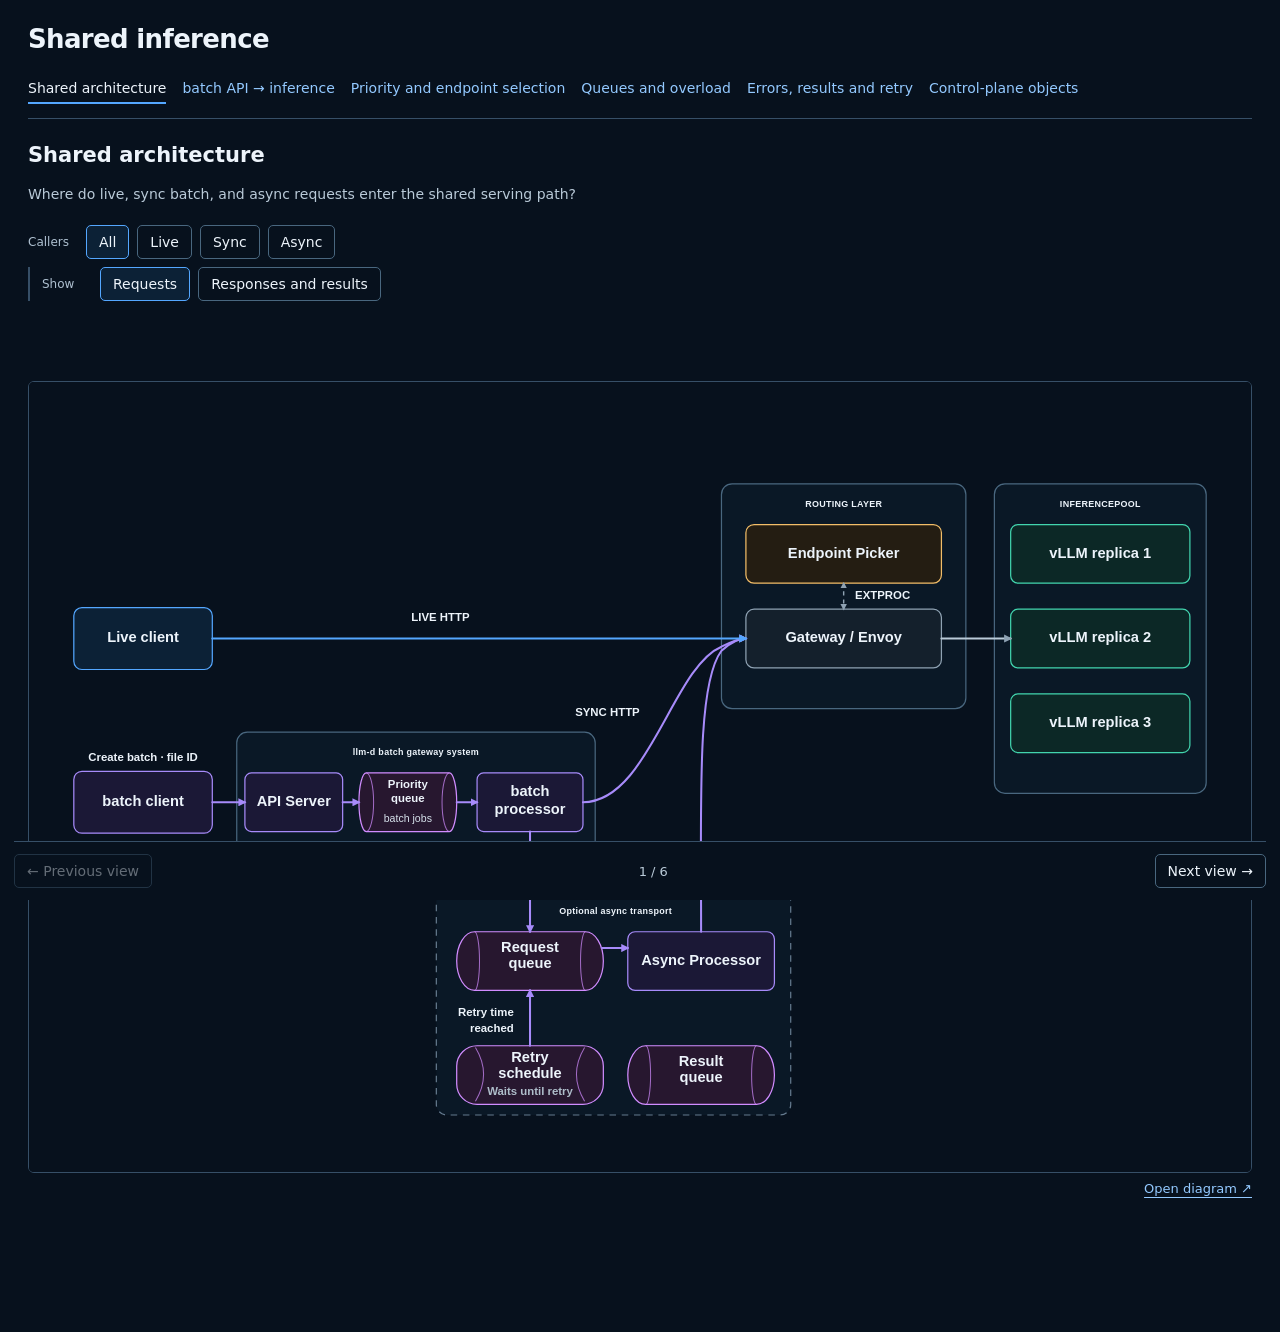
==== shared-inference/index.html @ 183b6c34 "Add Shared Inference interactive learner" ====
<!doctype html><html lang="en"><head><meta charset="utf-8"><meta name="viewport" content="width=device-width,initial-scale=1"><title>Shared inference</title><style>
:root{color-scheme:dark;font-family:system-ui,sans-serif;color:#edf4fb;background:#07111d}
*{box-sizing:border-box}body{margin:0}main{max-width:1400px;margin:auto;padding:24px 28px 40px}
h1{font-size:26px;letter-spacing:-.025em;margin:0 0 20px}h2{font-size:21px;margin:24px 0 6px}
.view>h2{height:28px}.view>.cols{height:44px;overflow:auto}
p{font-size:14px;line-height:1.6;color:#b9cad8;margin:6px 0;max-width:88ch}
a{color:#93c9ff;text-underline-offset:4px}button{font:inherit;color:inherit;background:transparent;border:1px solid #49677f;border-radius:5px;padding:8px 12px;cursor:pointer;font-size:14px}
button[aria-pressed=true]{background:#0c2136;border-color:#54a7ff}button:disabled{opacity:.4;cursor:default}
a:focus-visible,button:focus-visible,summary:focus-visible{outline:2px solid #93c9ff;outline-offset:4px}
#view-nav{display:flex;gap:6px 16px;flex-wrap:wrap;border-bottom:1px solid #364f67;padding-bottom:16px}
#view-nav a{font-size:14px;padding:6px 0;text-decoration:none}#view-nav a[aria-current=page]{color:#edf4fb;box-shadow:0 2px #54a7ff}
.flow-modes,.flow-modes [role=group]{display:flex;gap:8px;flex-wrap:wrap}.flow-modes{margin:12px 0}.flow-modes>p{flex-basis:100%}
.view-controls{height:144px;overflow:auto;display:flex;flex-direction:column;gap:8px;padding:4px 0 8px}
.view-controls>.flow-modes{margin:0;flex-shrink:0}.view-controls>.flow-modes[aria-label="Architecture flow"],.view-controls>.flow-modes[aria-label="Batch flow direction"]{flex-direction:column;align-items:stretch}
.view-controls [aria-label="Caller paths"]::before{content:'Callers';color:#aec0d0;font-size:12px;align-self:center;min-width:50px}
.view-controls [aria-label="Flow direction"]::before{content:'Show';color:#aec0d0;font-size:12px;align-self:center;min-width:50px}
.view-controls [aria-label="Batch operation"]::before{content:'Stage';color:#aec0d0;font-size:12px;align-self:center;min-width:50px}
.view-controls [aria-label="Flow direction"]{padding-left:12px;border-left:2px solid #364f67}
.view-controls .flow-modes>p:not([aria-live]){margin:0;font-size:12px;line-height:1.5}
[hidden]{display:none!important}.flow-modes p[aria-live]{position:absolute;width:1px;height:1px;overflow:hidden;clip-path:inset(50%)}
.candidate{margin:16px 0}.candidate>a{display:block;overflow:auto;border:1px solid #364f67;border-radius:6px}.candidate img{display:block;width:100%;min-width:900px;height:auto;aspect-ratio:1500/970;object-fit:contain;background:#07111d}
.candidate-tools{font-size:13px;text-align:right;margin:8px 0}.explanation{border-top:1px solid #364f67;padding-top:12px;margin-top:12px}.explanation summary{cursor:pointer;font-size:14px;color:#b9cad8}.explanation p{margin-top:12px}
.view-pager{display:flex;justify-content:space-between;align-items:center;position:fixed;bottom:0;left:50%;transform:translateX(-50%);width:min(1344px,calc(100% - 28px));background:#07111d;z-index:10;padding:12px 0;border-top:1px solid #364f67}.view-pager span{font-size:13px;color:#b9cad8}body{padding-bottom:80px}
@media(max-width:700px){main{padding:18px 14px}h1{font-size:23px}#view-nav{gap:4px 12px}.flow-modes button{padding:8px;font-size:13px}.view>h2{height:54px}.view>.cols{height:64px}.view-controls{height:180px}}
</style></head><body><main><h1>Shared inference</h1><nav id="view-nav" aria-label="Inference topics"></nav><div id="views"></div><script>
const views=[{"id":"architecture","title":"Shared architecture","question":"Where do live, sync batch, and async requests enter the shared serving path?"},{"id":"batch","title":"batch API → inference","question":"Where does the batch API call terminate, and how does a job become model requests?"},{"id":"priority","title":"Priority and endpoint selection","question":"Who assigns priority, and how does Endpoint Picker use it?"},{"id":"queues","title":"Queues and overload","question":"What waits where, and what protection happens before dispatch?"},{"id":"retry","title":"Errors, results and retry","question":"Who sends the error, retains the request, and makes the next attempt?"},{"id":"objects","title":"Control-plane objects","question":"Which objects configure the runtime components?"}];
for(const v of views){
 const id=v.id,card=document.createElement('section');card.id=id;card.className='view';
 document.getElementById('view-nav').insertAdjacentHTML('beforeend','<a href="#'+id+'">'+v.title+'</a>');
 card.innerHTML='<h2>'+v.title+'</h2><div class="cols"><p>'+v.question+'</p></div>';
 const figure=document.createElement('figure');figure.className='candidate';
 figure.innerHTML='<a href="#" target="_blank" rel="noopener"><img alt="'+v.title+'"></a><div class="candidate-tools"><a href="#" target="_blank" rel="noopener">Open diagram ↗</a></div>';
 card.append(figure);document.getElementById('views').append(card);
  if(id==='architecture'){
  const modes=document.createElement('div');modes.className='flow-modes';modes.setAttribute('aria-label','Architecture flow');
  modes.innerHTML='<div role="group" aria-label="Caller paths"><button type="button" data-caller="all">All</button><button type="button" data-caller="live">Live</button><button type="button" data-caller="sync">Sync</button><button type="button" data-caller="async">Async</button></div><div role="group" aria-label="Flow direction"><button type="button" data-flow="requests">Requests</button><button type="button" data-flow="results">Responses and results</button></div><p class="muted" aria-live="polite"></p>';
 figure.before(modes);
  const legend=document.createElement('p');legend.className='muted';legend.style.fontSize='14px';legend.textContent='Blue: live HTTP. Purple: batch and async transport. Gray: Gateway ↔ vLLM. Arrowheads show direction; dashed arrows connect Gateway and Endpoint Picker.';modes.append(legend);
  const descriptions={requests:'Envoy receives HTTP from all three callers and consults Endpoint Picker.',results:'Envoy returns HTTP to each caller. Async Processor publishes terminal results for collection.'};
  const questions={requests:'Where do live, sync batch, and async requests enter the shared serving path?',results:'How do inference responses return to live, sync batch, and async callers?'};
  let selectedFlow='requests',selectedCaller='all';
  const callers={live:'live client',sync:'sync batch processor',async:'Async Processor'};
  const focusedDescriptions={live:{requests:'Live client sends HTTP to Envoy, which consults Endpoint Picker.',results:'The selected vLLM replica responds through Envoy to the live client.'},sync:{requests:'The batch processor sends HTTP to Envoy, which consults Endpoint Picker.',results:'The selected vLLM replica responds through Envoy to the batch processor.'},async:{requests:'The batch processor queues requests. Async Processor sends HTTP to Envoy.',results:'Envoy returns HTTP to Async Processor, which publishes results for batch collection.'}};
  function showArchitecture(){const mode=selectedFlow,caller=selectedCaller;const url=`review-candidates/architecture-${mode}${caller==='all'?'':'-'+caller}.svg`;const description=caller==='all'?descriptions[mode]:focusedDescriptions[caller][mode];card.querySelector('.cols p').textContent=caller==='all'?questions[mode]:mode==='requests'?`How do requests from the ${callers[caller]} enter the shared serving path?`:`How do inference responses return to the ${callers[caller]}?`;figure.querySelector('img').src=url;figure.querySelector('img').alt='Shared architecture: '+description;figure.querySelector('a').href=url;figure.querySelector('.candidate-tools a:last-child').href=url;modes.querySelector('p').textContent=description;modes.querySelectorAll('[data-flow]').forEach(b=>b.setAttribute('aria-pressed',String(b.dataset.flow===mode)));modes.querySelectorAll('[data-caller]').forEach(b=>b.setAttribute('aria-pressed',String(b.dataset.caller===caller)));}
  modes.querySelectorAll('[data-flow]').forEach(b=>b.onclick=()=>{selectedFlow=b.dataset.flow;showArchitecture();});modes.querySelectorAll('[data-caller]').forEach(b=>b.onclick=()=>{selectedCaller=b.dataset.caller;showArchitecture();});showArchitecture();
 }
 if(id==='batch'){
  const modes=document.createElement('div');modes.className='flow-modes';modes.setAttribute('role','group');modes.setAttribute('aria-label','Batch flow direction');
  modes.innerHTML='<div role="group" aria-label="Batch operation"><button type="button" data-batch-operation="submission">Submit batch</button><button type="button" data-batch-operation="execution">Run and retrieve output</button></div><div role="group" aria-label="Flow direction"><button type="button" data-batch-flow="requests">Requests</button><button type="button" data-batch-flow="results">Responses and results</button></div>';
  figure.before(modes);
  const questions={submission:{requests:'Where does the client submit a batch job?',results:'What do file upload and batch creation return?'},execution:{requests:'How are inference requests dispatched and output files requested?',results:'How do inference results become output files the client can download?'}};
  let operation='submission',direction='requests';
  function showBatch(){const file=operation==='submission'?'batch-submission':(direction==='requests'?'batch':'batch-results');const url=`review-candidates/${file}.svg`,question=operation==='submission'?'How does the client upload a file and create a batch from it?':questions[operation][direction];card.querySelector('.cols p').textContent=question;figure.querySelector('img').src=url;figure.querySelector('img').alt=question;figure.querySelector('a').href=url;figure.querySelector('.candidate-tools a:last-child').href=url;modes.querySelector('[aria-label="Flow direction"]').hidden=operation==='submission';modes.querySelectorAll('[data-batch-flow]').forEach(b=>b.setAttribute('aria-pressed',String(b.dataset.batchFlow===direction)));modes.querySelectorAll('[data-batch-operation]').forEach(b=>b.setAttribute('aria-pressed',String(b.dataset.batchOperation===operation)));}
  modes.querySelectorAll('[data-batch-flow]').forEach(b=>b.onclick=()=>{direction=b.dataset.batchFlow;showBatch();});modes.querySelectorAll('[data-batch-operation]').forEach(b=>b.onclick=()=>{operation=b.dataset.batchOperation;showBatch();});showBatch();
 }
 if(id==='queues'){
  const answer=document.createElement('p');answer.className='queue-answer muted';answer.style.fontSize='14px';figure.before(answer);
  const modes=document.createElement('div');modes.className='flow-modes';modes.setAttribute('role','group');modes.setAttribute('aria-label','Queue question');
  modes.innerHTML='<button type="button" data-queues="locations">Queue flow</button><button type="button" data-queues="protection">Admission</button><button type="button" data-queues="eviction">In-flight eviction</button>';
  figure.before(modes);
  const questions={locations:'How does work move through the queues?',protection:'How does admission control requests before dispatch?',eviction:'What can happen when an in-flight request is evicted?'};
  const directions=document.createElement('div');directions.className='flow-modes';directions.setAttribute('role','group');directions.setAttribute('aria-label','Queue flow direction');directions.innerHTML='<button type="button" data-direction="requests">Requests</button><button type="button" data-direction="results">Responses and results</button><button type="button" data-direction="all">All</button>';modes.after(directions);
  let queueDirection='requests';
  function showQueues(mode){const url=`review-candidates/queues-${mode==='locations'?queueDirection:mode}.svg`;const question=mode==='locations'?{requests:'Where do jobs and inference requests wait before execution?',results:'How do responses reach callers and final results reach the batch processor?',all:'Where are the queues, and how does work move between them?'}[queueDirection]:questions[mode];card.querySelector('.cols p').textContent=question;answer.textContent={locations:'Batch gateway: job queue. Optional async transport: request queue, retry schedule and result queue. Endpoint Picker: in-memory admission queue. Each vLLM replica: its own waiting queue before execution.',protection:'Admission holds requests in the Endpoint Picker before dispatch. Once admitted, a request is forwarded to a replica; rejection returns an HTTP error instead.',eviction:'With eviction enabled, Endpoint Picker selects a tracked in-flight request and sends an ext_proc ImmediateResponse to Envoy. Envoy stops the backend HTTP stream for that request. The caller gets 429 if headers have not been sent; otherwise the stream may reset.'}[mode];figure.querySelector('img').src=url;figure.querySelector('img').alt=question;figure.querySelector('a').href=url;figure.querySelector('.candidate-tools a:last-child').href=url;card.dataset.queueMode=mode;directions.hidden=mode!=='locations';modes.querySelectorAll('button').forEach(b=>b.setAttribute('aria-pressed',String(b.dataset.queues===mode)));directions.querySelectorAll('button').forEach(b=>b.setAttribute('aria-pressed',String(b.dataset.direction===queueDirection)));}
  const evictionCallers=document.createElement('div');evictionCallers.className='flow-modes';evictionCallers.setAttribute('role','group');evictionCallers.setAttribute('aria-label','Evicted caller');evictionCallers.innerHTML='<button type="button" data-evicted-caller="live">Live caller</button><button type="button" data-evicted-caller="async">Async caller · 429 and retry</button>';directions.after(evictionCallers);
  let evictedCaller='live';const baseShowQueues=showQueues;
  showQueues=function(mode){baseShowQueues(mode);evictionCallers.hidden=mode!=='eviction';if(mode==='eviction'){
    if(evictedCaller==='async'){const url='review-candidates/queues-eviction-async.svg';const question='How can an async request retry after eviction returns 429?';card.querySelector('.cols p').textContent=question;figure.querySelector('img').src=url;figure.querySelector('img').alt=question;figure.querySelector('a').href=url;figure.querySelector('.candidate-tools a:last-child').href=url;answer.textContent='This example is evicted before response headers: Envoy returns 429 to Async Processor. If retry policy permits, the transport retains the request until its retry time, returns it to the request queue, and Async Processor sends a new HTTP attempt. Otherwise it publishes a final outcome.';}
    else answer.textContent+=' The live caller decides whether to retry; Endpoint Picker does not retain or resubmit it.';
  }evictionCallers.querySelectorAll('button').forEach(b=>b.setAttribute('aria-pressed',String(b.dataset.evictedCaller===evictedCaller)));};
  evictionCallers.querySelectorAll('button').forEach(b=>b.onclick=()=>{evictedCaller=b.dataset.evictedCaller;showQueues('eviction');});
  directions.querySelectorAll('button').forEach(b=>b.onclick=()=>{queueDirection=b.dataset.direction;showQueues('locations');});
  modes.querySelectorAll('button').forEach(b=>b.onclick=()=>showQueues(b.dataset.queues));showQueues('locations');
 }
 if(id==='objects'){
  const modes=document.createElement('div');modes.className='flow-modes';modes.setAttribute('role','group');modes.setAttribute('aria-label','Control-plane question');
  modes.innerHTML='<button type="button" data-objects="created">Resource creation</button><button type="button" data-objects="routing">Routing references</button>';
  figure.before(modes);
  const questions={created:'What resources does KServe reconcile?',routing:'How do routing objects connect to the serving components?'};
  function showObjects(mode){const url=`review-candidates/objects-${mode}.svg`;card.querySelector('.cols p').textContent=questions[mode];figure.querySelector('img').src=url;figure.querySelector('img').alt=questions[mode];figure.querySelector('a').href=url;figure.querySelector('.candidate-tools a:last-child').href=url;modes.querySelectorAll('button').forEach(b=>b.setAttribute('aria-pressed',String(b.dataset.objects===mode)));}
  modes.querySelectorAll('button').forEach(b=>b.onclick=()=>showObjects(b.dataset.objects));showObjects('created');
 }
 if(id==='priority'){
  const modes=document.createElement('div');modes.className='flow-modes';modes.setAttribute('role','group');modes.setAttribute('aria-label','Priority explanation');modes.innerHTML='<button type="button" data-priority="assignment">Assign and apply priority</button><button type="button" data-priority="ranking">Objectives sharing a pool</button>';figure.before(modes);
  function showPriority(mode){const url=`review-candidates/priority${mode==='ranking'?'-ranking':''}.svg`;const question=mode==='ranking'?'How do multiple objectives share one pool, and which priority ranks higher?':'Who assigns priority, and how does Endpoint Picker use it?';card.querySelector('.cols p').textContent=question;figure.querySelector('img').src=url;figure.querySelector('img').alt=question;figure.querySelector('a').href=url;figure.querySelector('.candidate-tools a:last-child').href=url;modes.querySelectorAll('button').forEach(b=>b.setAttribute('aria-pressed',String(b.dataset.priority===mode)));}
  modes.querySelectorAll('button').forEach(b=>b.onclick=()=>showPriority(b.dataset.priority));showPriority('assignment');
 }
 if(id==='retry'){
  const answer=document.createElement('p');answer.className='muted';answer.style.fontSize='14px';answer.textContent='In this admission-rejection example, Endpoint Picker constructs the 429 and Envoy sends it to Async Processor. Async Processor checks retry policy. The async transport retains eligible requests in its retry schedule, then returns them to the request queue. Async Processor consumes the request and sends the next HTTP attempt.';figure.before(answer);
  const admissionAnswer=answer.textContent;
  const modes=document.createElement('div');modes.className='flow-modes';modes.setAttribute('role','group');modes.setAttribute('aria-label','Error mechanism');modes.innerHTML='<button type="button" data-error="admission">Admission · 429</button><button type="button" data-error="eviction">Eviction · 429</button><button type="button" data-error="server">Backend · 503</button><button type="button" data-error="transport">Transport failure</button>';figure.before(modes);
  const errorViews={admission:['retry','Who sends the error, retains the request, and makes the next attempt?',admissionAnswer],eviction:['queues-eviction-async','Who terminates an in-flight request, and who can retry it?','Endpoint Picker signals eviction; Envoy stops the backend HTTP stream and returns 429 before response headers. Async Processor checks retry policy, and the transport schedules eligible requests for another attempt. A post-header stream reset is a different caller outcome.'],server:['retry-server','How does a backend HTTP error reach Async Processor?','In this 503 example, the selected model server returns an HTTP error through Envoy. Async Processor classifies it as a server error and applies retry policy. Eligible work is scheduled again; terminal outcomes go to the result queue.'],transport:['retry-transport','What happens when the HTTP attempt fails without a response?','The HTTP client inside Async Processor detects a send or connection failure; no HTTP error response is received from Envoy. In the pinned implementation, this send failure is classified UNKNOWN and is not retried. Async Processor emits a final error result to the result queue; the batch processor collects it.']};
  errorViews.transport=['retry-transport','How does Async Processor detect a failed HTTP attempt?','The HTTP client returns an error from client.Do(), rather than a response object. Async Processor receives that error and publishes a final error result in the pinned implementation. This does not prove the backend never received or processed the request. A response whose body fails while being read is a separate error path.'];
  function showError(mode){const[file,question,description]=errorViews[mode],url=`review-candidates/${file}.svg`;card.querySelector('.cols p').textContent=question;answer.textContent=description;figure.querySelector('img').src=url;figure.querySelector('img').alt=question;figure.querySelector('a').href=url;figure.querySelector('.candidate-tools a:last-child').href=url;modes.querySelectorAll('button').forEach(b=>b.setAttribute('aria-pressed',String(b.dataset.error===mode)));}
  modes.querySelectorAll('button').forEach(b=>b.onclick=()=>showError(b.dataset.error));showError('admission');
 }

 if(id==='architecture')card.querySelectorAll('.flow-modes>p:not([aria-live])').forEach(p=>p.remove());
 const controls=document.createElement('div');controls.className='view-controls';controls.setAttribute('aria-label','Diagram settings');
 for(const group of [...card.children].filter(n=>n.classList.contains('flow-modes')))controls.append(group);
 figure.before(controls);
 const details=document.createElement('details');details.className='explanation';details.innerHTML='<summary>Details</summary>';
 // Keep long answers available without pushing the diagram down the page.
 for(const p of [...card.children].filter(n=>n.tagName==='P'))details.append(p);
 if(details.children.length>1)card.append(details);
}
const pager=document.createElement('div');pager.className='view-pager';
pager.innerHTML='<button type="button" id="previous-view">← Previous view</button><span id="view-position" aria-live="polite"></span><button type="button" id="next-view">Next view →</button>';
document.getElementById('views').after(pager);
let activeView=0;
function selectView(){
 const index=views.findIndex(v=>'#'+v.id===location.hash);activeView=index<0?0:index;
 views.forEach((v,i)=>{document.getElementById(v.id).hidden=i!==activeView;const link=document.querySelector('#view-nav a[href="#'+v.id+'"]');if(i===activeView)link.setAttribute('aria-current','page');else link.removeAttribute('aria-current')});
 document.getElementById('view-position').textContent=(activeView+1)+' / '+views.length;
 document.getElementById('previous-view').disabled=activeView===0;
 document.getElementById('next-view').disabled=activeView===views.length-1;
}
document.getElementById('previous-view').onclick=()=>{location.hash=views[activeView-1].id};
document.getElementById('next-view').onclick=()=>{location.hash=views[activeView+1].id};
window.addEventListener('hashchange',selectView);selectView();

// Hash navigation must not change the shared page origin between topics.
window.addEventListener('hashchange',()=>window.scrollTo(0,0));window.scrollTo(0,0);
</script></main></body></html>
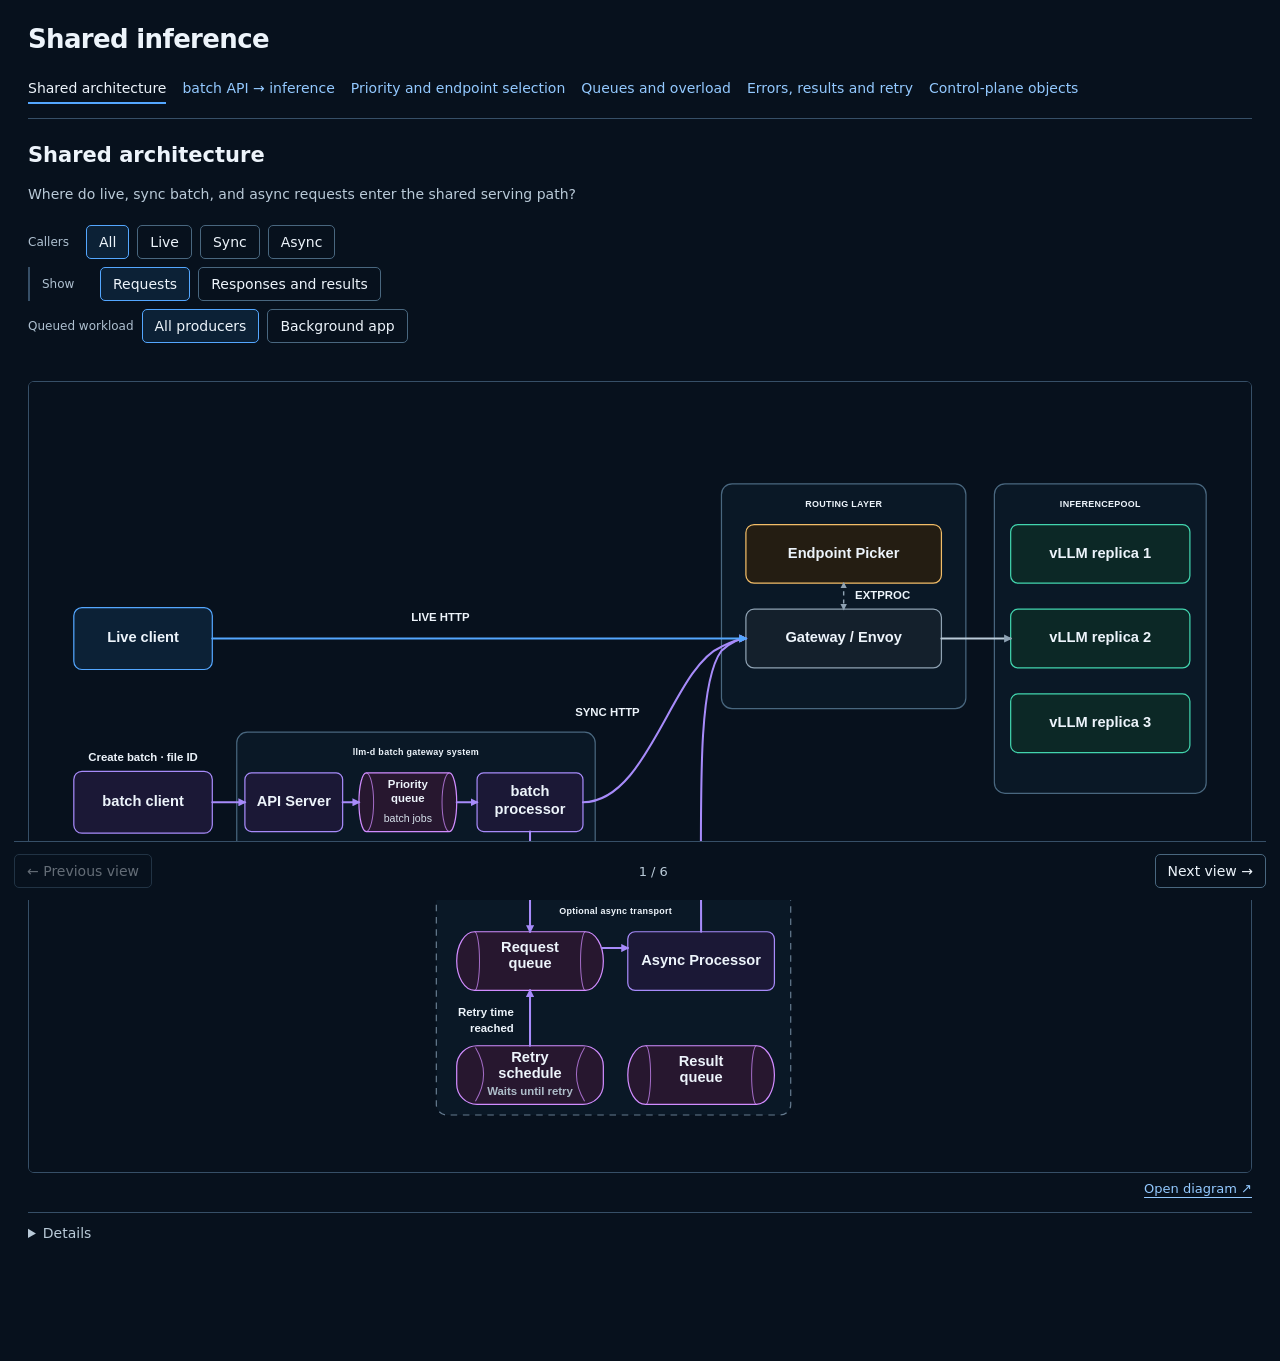
==== commit a405d5dc: "Add background application paths to shared inference views" ====
--- a/shared-inference/index.html
+++ b/shared-inference/index.html
@@ -99,7 +99,27 @@
  const controls=document.createElement('div');controls.className='view-controls';controls.setAttribute('aria-label','Diagram settings');
  for(const group of [...card.children].filter(n=>n.classList.contains('flow-modes')))controls.append(group);
  figure.before(controls);
+ if(['architecture','queues','retry'].includes(id)){
+  const workload=document.createElement('div');workload.className='flow-modes';workload.setAttribute('role','group');workload.setAttribute('aria-label','Queued workload');
+  workload.innerHTML='<span style="font-size:12px;align-self:center;color:#aec0d0">Queued workload</span><button type="button" data-workload="batch" aria-pressed="true">Batch integration</button><button type="button" data-workload="background" aria-pressed="false">Background app</button>';
+  controls.append(workload);let selected='batch',baseQuestion=card.querySelector('.cols p').textContent,lastBase='';
+  const img=figure.querySelector('img');
+  function applyWorkload(){
+   const base=img.getAttribute('src').replace('-background.svg','.svg');
+   if(base!==lastBase){baseQuestion=card.querySelector('.cols p').textContent;lastBase=base;}
+   const supported=/\/(architecture-(requests|results)(-async)?|queues-(requests|results|all|eviction-async)|retry(-server|-transport)?)\.svg$/.test(base);
+   workload.hidden=!supported;
+   workload.querySelector('[data-workload="batch"]').textContent=base.includes('requests')||base.includes('queues-all')?'All producers':'Batch collector';
+   const target=supported&&selected==='background'?base.replace('.svg','-background.svg'):base;
+   if(img.getAttribute('src')!==target)img.setAttribute('src',target);
+   figure.querySelectorAll('a').forEach(a=>a.href=target);
+   if(supported){const q=card.querySelector('.cols p');q.textContent=selected==='background'?(id==='architecture'?(base.includes('requests')?'How does a background application queue inference without Batch Gateway?':'How does a background application collect its inference results?'):baseQuestion.replace('the batch processor','the background application')):baseQuestion;img.alt=q.textContent;const live=card.querySelector('[aria-live]');if(live)live.textContent=q.textContent;}
+  }
+  workload.querySelectorAll('button').forEach(b=>b.onclick=()=>{selected=b.dataset.workload;workload.querySelectorAll('button').forEach(x=>x.setAttribute('aria-pressed',String(x===b)));applyWorkload();});
+  new MutationObserver(applyWorkload).observe(img,{attributes:true,attributeFilter:['src']});applyWorkload();
+ }
  const details=document.createElement('details');details.className='explanation';details.innerHTML='<summary>Details</summary>';
+ if(['architecture','queues','retry'].includes(id)){const note=document.createElement('p');note.textContent='Queued requests can come from Batch Gateway or a compatible background application. Background app selects an application result consumer; Batch collector selects the batch processor. Configure input/output queues and match result IDs to requests; this is not automatic routing or broadcast to producers. The separate retry schedule shown is Redis-style, not universal across transports.';details.append(note);}
  // Keep long answers available without pushing the diagram down the page.
  for(const p of [...card.children].filter(n=>n.tagName==='P'))details.append(p);
  if(details.children.length>1)card.append(details);
@@ -121,4 +141,4 @@
 
 // Hash navigation must not change the shared page origin between topics.
 window.addEventListener('hashchange',()=>window.scrollTo(0,0));window.scrollTo(0,0);
-</script></main></body></html>+</script></main></body></html>
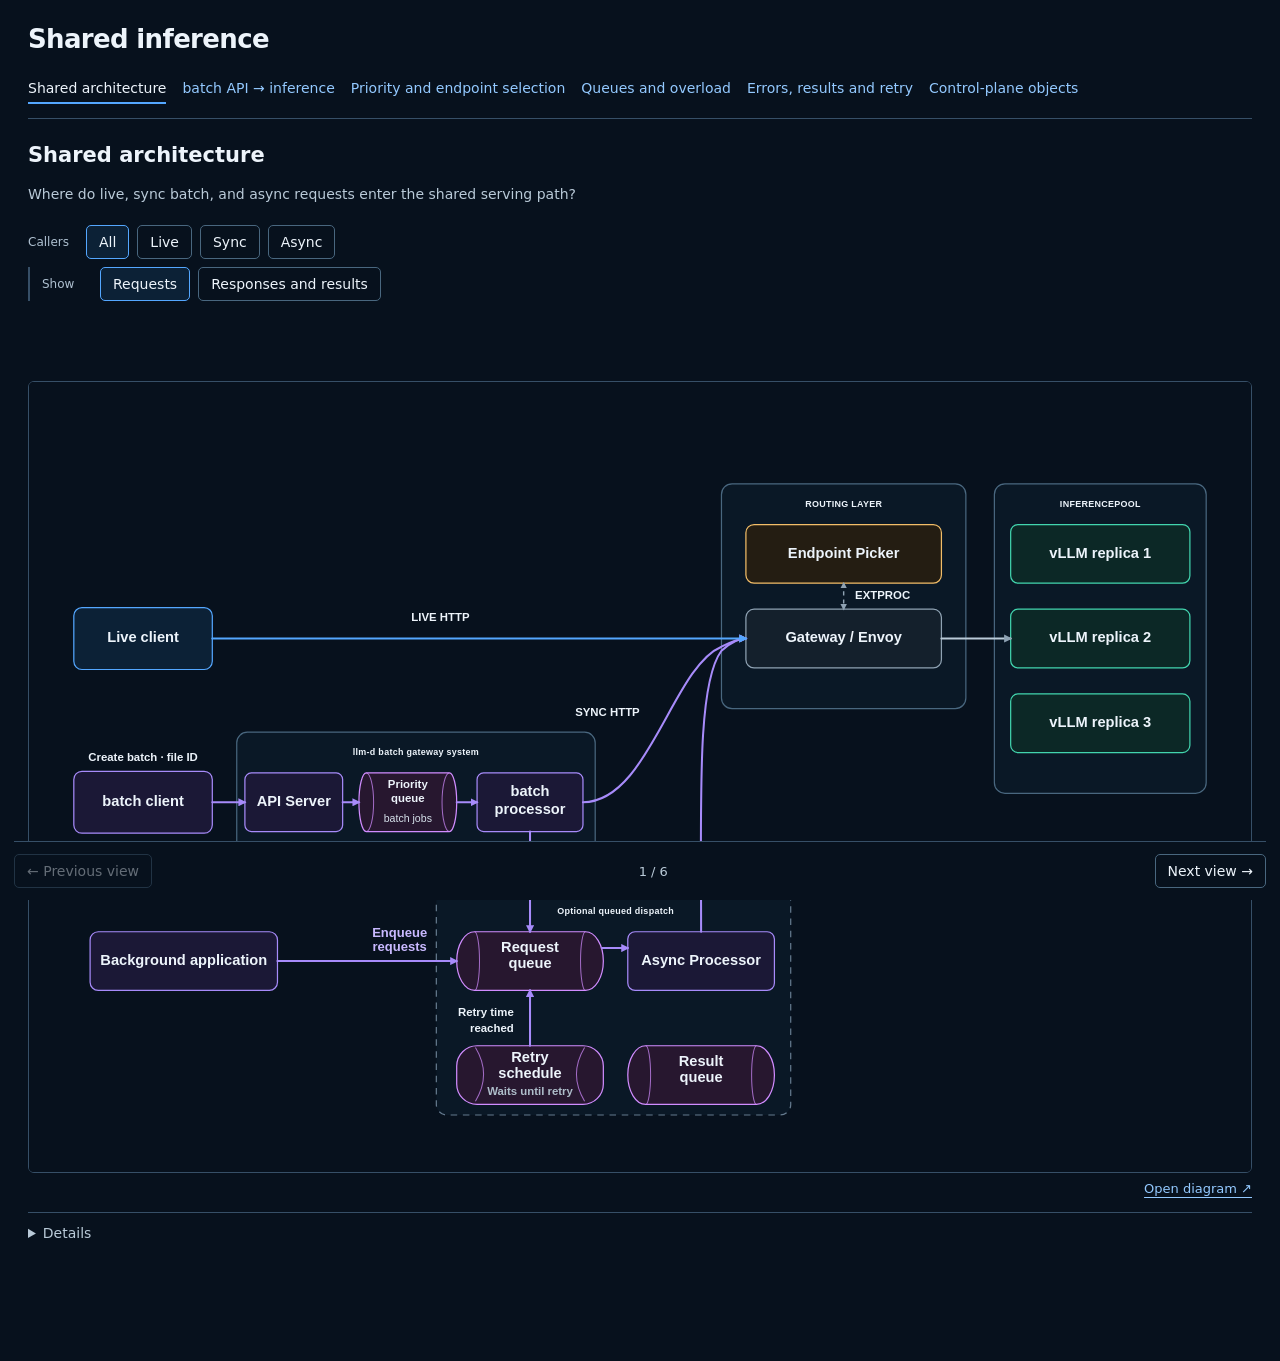
==== commit e9c21373: "Simplify shared background flows and complete consistency review" ====
--- a/shared-inference/index.html
+++ b/shared-inference/index.html
@@ -36,11 +36,11 @@
   modes.innerHTML='<div role="group" aria-label="Caller paths"><button type="button" data-caller="all">All</button><button type="button" data-caller="live">Live</button><button type="button" data-caller="sync">Sync</button><button type="button" data-caller="async">Async</button></div><div role="group" aria-label="Flow direction"><button type="button" data-flow="requests">Requests</button><button type="button" data-flow="results">Responses and results</button></div><p class="muted" aria-live="polite"></p>';
  figure.before(modes);
   const legend=document.createElement('p');legend.className='muted';legend.style.fontSize='14px';legend.textContent='Blue: live HTTP. Purple: batch and async transport. Gray: Gateway ↔ vLLM. Arrowheads show direction; dashed arrows connect Gateway and Endpoint Picker.';modes.append(legend);
-  const descriptions={requests:'Envoy receives HTTP from all three callers and consults Endpoint Picker.',results:'Envoy returns HTTP to each caller. Async Processor publishes terminal results for collection.'};
+  const descriptions={requests:'Live clients and direct batch dispatch send HTTP to Envoy. Batch or background applications can instead enqueue work for Async Processor, which sends HTTP to Envoy.',results:'Envoy returns HTTP to each caller. Async Processor publishes terminal results to configured output queues for batch or background collection.'};
   const questions={requests:'Where do live, sync batch, and async requests enter the shared serving path?',results:'How do inference responses return to live, sync batch, and async callers?'};
   let selectedFlow='requests',selectedCaller='all';
   const callers={live:'live client',sync:'sync batch processor',async:'Async Processor'};
-  const focusedDescriptions={live:{requests:'Live client sends HTTP to Envoy, which consults Endpoint Picker.',results:'The selected vLLM replica responds through Envoy to the live client.'},sync:{requests:'The batch processor sends HTTP to Envoy, which consults Endpoint Picker.',results:'The selected vLLM replica responds through Envoy to the batch processor.'},async:{requests:'The batch processor queues requests. Async Processor sends HTTP to Envoy.',results:'Envoy returns HTTP to Async Processor, which publishes results for batch collection.'}};
+  const focusedDescriptions={live:{requests:'Live client sends HTTP to Envoy, which consults Endpoint Picker.',results:'The selected vLLM replica responds through Envoy to the live client.'},sync:{requests:'The batch processor sends HTTP to Envoy, which consults Endpoint Picker.',results:'The selected vLLM replica responds through Envoy to the batch processor.'},async:{requests:'Batch and background applications enqueue compatible requests. Async Processor sends HTTP to Envoy.',results:'Envoy returns HTTP to Async Processor, which publishes terminal results for the configured batch or background consumer.'}};
   function showArchitecture(){const mode=selectedFlow,caller=selectedCaller;const url=`review-candidates/architecture-${mode}${caller==='all'?'':'-'+caller}.svg`;const description=caller==='all'?descriptions[mode]:focusedDescriptions[caller][mode];card.querySelector('.cols p').textContent=caller==='all'?questions[mode]:mode==='requests'?`How do requests from the ${callers[caller]} enter the shared serving path?`:`How do inference responses return to the ${callers[caller]}?`;figure.querySelector('img').src=url;figure.querySelector('img').alt='Shared architecture: '+description;figure.querySelector('a').href=url;figure.querySelector('.candidate-tools a:last-child').href=url;modes.querySelector('p').textContent=description;modes.querySelectorAll('[data-flow]').forEach(b=>b.setAttribute('aria-pressed',String(b.dataset.flow===mode)));modes.querySelectorAll('[data-caller]').forEach(b=>b.setAttribute('aria-pressed',String(b.dataset.caller===caller)));}
   modes.querySelectorAll('[data-flow]').forEach(b=>b.onclick=()=>{selectedFlow=b.dataset.flow;showArchitecture();});modes.querySelectorAll('[data-caller]').forEach(b=>b.onclick=()=>{selectedCaller=b.dataset.caller;showArchitecture();});showArchitecture();
  }
@@ -61,7 +61,7 @@
   const questions={locations:'How does work move through the queues?',protection:'How does admission control requests before dispatch?',eviction:'What can happen when an in-flight request is evicted?'};
   const directions=document.createElement('div');directions.className='flow-modes';directions.setAttribute('role','group');directions.setAttribute('aria-label','Queue flow direction');directions.innerHTML='<button type="button" data-direction="requests">Requests</button><button type="button" data-direction="results">Responses and results</button><button type="button" data-direction="all">All</button>';modes.after(directions);
   let queueDirection='requests';
-  function showQueues(mode){const url=`review-candidates/queues-${mode==='locations'?queueDirection:mode}.svg`;const question=mode==='locations'?{requests:'Where do jobs and inference requests wait before execution?',results:'How do responses reach callers and final results reach the batch processor?',all:'Where are the queues, and how does work move between them?'}[queueDirection]:questions[mode];card.querySelector('.cols p').textContent=question;answer.textContent={locations:'Batch gateway: job queue. Optional async transport: request queue, retry schedule and result queue. Endpoint Picker: in-memory admission queue. Each vLLM replica: its own waiting queue before execution.',protection:'Admission holds requests in the Endpoint Picker before dispatch. Once admitted, a request is forwarded to a replica; rejection returns an HTTP error instead.',eviction:'With eviction enabled, Endpoint Picker selects a tracked in-flight request and sends an ext_proc ImmediateResponse to Envoy. Envoy stops the backend HTTP stream for that request. The caller gets 429 if headers have not been sent; otherwise the stream may reset.'}[mode];figure.querySelector('img').src=url;figure.querySelector('img').alt=question;figure.querySelector('a').href=url;figure.querySelector('.candidate-tools a:last-child').href=url;card.dataset.queueMode=mode;directions.hidden=mode!=='locations';modes.querySelectorAll('button').forEach(b=>b.setAttribute('aria-pressed',String(b.dataset.queues===mode)));directions.querySelectorAll('button').forEach(b=>b.setAttribute('aria-pressed',String(b.dataset.direction===queueDirection)));}
+  function showQueues(mode){const url=`review-candidates/queues-${mode==='locations'?queueDirection:mode}.svg`;const question=mode==='locations'?{requests:'Where do jobs and inference requests wait before execution?',results:'How do responses and queued results reach their callers and consumers?',all:'Where are the queues, and how does work move between them?'}[queueDirection]:questions[mode];card.querySelector('.cols p').textContent=question;answer.textContent={locations:'The batch job queue holds jobs referencing input files. The optional async request queues hold individual inference requests from batch or background applications; outputs go to configured result queues. The Redis-style retry schedule holds eligible requests until another attempt is due. Endpoint Picker has a separate in-memory admission queue when flow control is enabled. Each vLLM replica has its own scheduler waiting queue.',protection:'With admission control enabled, requests may wait in Endpoint Picker before dispatch. Once admitted, Envoy forwards a request to a replica, where it may also wait in the vLLM scheduler queue. Admission rejection returns an HTTP error without dispatching that request.',eviction:'With eviction enabled, Endpoint Picker selects a tracked in-flight request and sends an ext_proc ImmediateResponse to Envoy. Envoy stops the backend HTTP stream for that request. The caller gets 429 if headers have not been sent; otherwise the stream may reset.'}[mode];figure.querySelector('img').src=url;figure.querySelector('img').alt=question;figure.querySelector('a').href=url;figure.querySelector('.candidate-tools a:last-child').href=url;card.dataset.queueMode=mode;directions.hidden=mode!=='locations';modes.querySelectorAll('button').forEach(b=>b.setAttribute('aria-pressed',String(b.dataset.queues===mode)));directions.querySelectorAll('button').forEach(b=>b.setAttribute('aria-pressed',String(b.dataset.direction===queueDirection)));}
   const evictionCallers=document.createElement('div');evictionCallers.className='flow-modes';evictionCallers.setAttribute('role','group');evictionCallers.setAttribute('aria-label','Evicted caller');evictionCallers.innerHTML='<button type="button" data-evicted-caller="live">Live caller</button><button type="button" data-evicted-caller="async">Async caller · 429 and retry</button>';directions.after(evictionCallers);
   let evictedCaller='live';const baseShowQueues=showQueues;
   showQueues=function(mode){baseShowQueues(mode);evictionCallers.hidden=mode!=='eviction';if(mode==='eviction'){
@@ -89,8 +89,8 @@
   const answer=document.createElement('p');answer.className='muted';answer.style.fontSize='14px';answer.textContent='In this admission-rejection example, Endpoint Picker constructs the 429 and Envoy sends it to Async Processor. Async Processor checks retry policy. The async transport retains eligible requests in its retry schedule, then returns them to the request queue. Async Processor consumes the request and sends the next HTTP attempt.';figure.before(answer);
   const admissionAnswer=answer.textContent;
   const modes=document.createElement('div');modes.className='flow-modes';modes.setAttribute('role','group');modes.setAttribute('aria-label','Error mechanism');modes.innerHTML='<button type="button" data-error="admission">Admission · 429</button><button type="button" data-error="eviction">Eviction · 429</button><button type="button" data-error="server">Backend · 503</button><button type="button" data-error="transport">Transport failure</button>';figure.before(modes);
-  const errorViews={admission:['retry','Who sends the error, retains the request, and makes the next attempt?',admissionAnswer],eviction:['queues-eviction-async','Who terminates an in-flight request, and who can retry it?','Endpoint Picker signals eviction; Envoy stops the backend HTTP stream and returns 429 before response headers. Async Processor checks retry policy, and the transport schedules eligible requests for another attempt. A post-header stream reset is a different caller outcome.'],server:['retry-server','How does a backend HTTP error reach Async Processor?','In this 503 example, the selected model server returns an HTTP error through Envoy. Async Processor classifies it as a server error and applies retry policy. Eligible work is scheduled again; terminal outcomes go to the result queue.'],transport:['retry-transport','What happens when the HTTP attempt fails without a response?','The HTTP client inside Async Processor detects a send or connection failure; no HTTP error response is received from Envoy. In the pinned implementation, this send failure is classified UNKNOWN and is not retried. Async Processor emits a final error result to the result queue; the batch processor collects it.']};
-  errorViews.transport=['retry-transport','How does Async Processor detect a failed HTTP attempt?','The HTTP client returns an error from client.Do(), rather than a response object. Async Processor receives that error and publishes a final error result in the pinned implementation. This does not prove the backend never received or processed the request. A response whose body fails while being read is a separate error path.'];
+  const errorViews={admission:['retry','Who sends the error, retains the request, and makes the next attempt?',admissionAnswer],eviction:['queues-eviction-async','Who terminates an in-flight request, and who can retry it?','Endpoint Picker signals eviction; Envoy stops the backend HTTP stream and returns 429 before response headers. Async Processor checks retry policy, and the transport schedules eligible requests for another attempt. A post-header stream reset is a different caller outcome.'],server:['retry-server','How does a backend HTTP error reach Async Processor?','In this 503 example, the selected model server returns an HTTP error through Envoy. Async Processor classifies it as a server error and applies retry policy. Eligible work is scheduled again; terminal outcomes go to configured result queues for batch or background consumers.']};
+  errorViews.transport=['retry-transport','How does Async Processor detect a failed HTTP attempt?','This diagram shows an ordinary HTTP send or connection failure: client.Do() returns an error, and the pinned worker emits a terminal error result. This does not prove the backend never received or processed the request. Shutdown cancellation can requeue work; per-request deadline expiry and response-body read failures are separate paths.'];
   function showError(mode){const[file,question,description]=errorViews[mode],url=`review-candidates/${file}.svg`;card.querySelector('.cols p').textContent=question;answer.textContent=description;figure.querySelector('img').src=url;figure.querySelector('img').alt=question;figure.querySelector('a').href=url;figure.querySelector('.candidate-tools a:last-child').href=url;modes.querySelectorAll('button').forEach(b=>b.setAttribute('aria-pressed',String(b.dataset.error===mode)));}
   modes.querySelectorAll('button').forEach(b=>b.onclick=()=>showError(b.dataset.error));showError('admission');
  }
@@ -99,27 +99,10 @@
  const controls=document.createElement('div');controls.className='view-controls';controls.setAttribute('aria-label','Diagram settings');
  for(const group of [...card.children].filter(n=>n.classList.contains('flow-modes')))controls.append(group);
  figure.before(controls);
- if(['architecture','queues','retry'].includes(id)){
-  const workload=document.createElement('div');workload.className='flow-modes';workload.setAttribute('role','group');workload.setAttribute('aria-label','Queued workload');
-  workload.innerHTML='<span style="font-size:12px;align-self:center;color:#aec0d0">Queued workload</span><button type="button" data-workload="batch" aria-pressed="true">Batch integration</button><button type="button" data-workload="background" aria-pressed="false">Background app</button>';
-  controls.append(workload);let selected='batch',baseQuestion=card.querySelector('.cols p').textContent,lastBase='';
-  const img=figure.querySelector('img');
-  function applyWorkload(){
-   const base=img.getAttribute('src').replace('-background.svg','.svg');
-   if(base!==lastBase){baseQuestion=card.querySelector('.cols p').textContent;lastBase=base;}
-   const supported=/\/(architecture-(requests|results)(-async)?|queues-(requests|results|all|eviction-async)|retry(-server|-transport)?)\.svg$/.test(base);
-   workload.hidden=!supported;
-   workload.querySelector('[data-workload="batch"]').textContent=base.includes('requests')||base.includes('queues-all')?'All producers':'Batch collector';
-   const target=supported&&selected==='background'?base.replace('.svg','-background.svg'):base;
-   if(img.getAttribute('src')!==target)img.setAttribute('src',target);
-   figure.querySelectorAll('a').forEach(a=>a.href=target);
-   if(supported){const q=card.querySelector('.cols p');q.textContent=selected==='background'?(id==='architecture'?(base.includes('requests')?'How does a background application queue inference without Batch Gateway?':'How does a background application collect its inference results?'):baseQuestion.replace('the batch processor','the background application')):baseQuestion;img.alt=q.textContent;const live=card.querySelector('[aria-live]');if(live)live.textContent=q.textContent;}
-  }
-  workload.querySelectorAll('button').forEach(b=>b.onclick=()=>{selected=b.dataset.workload;workload.querySelectorAll('button').forEach(x=>x.setAttribute('aria-pressed',String(x===b)));applyWorkload();});
-  new MutationObserver(applyWorkload).observe(img,{attributes:true,attributeFilter:['src']});applyWorkload();
- }
  const details=document.createElement('details');details.className='explanation';details.innerHTML='<summary>Details</summary>';
- if(['architecture','queues','retry'].includes(id)){const note=document.createElement('p');note.textContent='Queued requests can come from Batch Gateway or a compatible background application. Background app selects an application result consumer; Batch collector selects the batch processor. Configure input/output queues and match result IDs to requests; this is not automatic routing or broadcast to producers. The separate retry schedule shown is Redis-style, not universal across transports.';details.append(note);}
+ if(['architecture','queues','retry'].includes(id)){const note=document.createElement('p');note.textContent='Async Processor accepts compatible queued inference requests from batch processors or background applications; Batch Gateway is not required. Queue symbols represent logical roles, not necessarily one shared physical queue. Results use configured destinations or supported request-routing metadata; request IDs correlate results, but do not themselves select consumers. The two result paths are separately configured collection examples, not a broadcast. The separate retry schedule depicts Redis-style transport; other transports differ.';details.append(note);}
+ if(id==='priority'){const note=document.createElement('p');note.textContent='Requests select an objective by header. For queued requests, Async Processor can set that header from queue configuration or its merge policy. Endpoint Picker reads the objective’s numeric priority; absent or unresolved priority defaults to 0 in the pinned router. The depicted flow-control behavior must be enabled; priority alone does not reserve capacity.';details.append(note);}
+ if(id==='batch'){const note=document.createElement('p');note.textContent='The batch API creates a job for later completion. Direct HTTP dispatch describes how the batch processor calls inference, not a synchronous batch-job API. Optional queued dispatch sends individual inference requests through Async Processor. A background application can use that queued path without creating a batch job or input file.';details.append(note);}
  // Keep long answers available without pushing the diagram down the page.
  for(const p of [...card.children].filter(n=>n.tagName==='P'))details.append(p);
  if(details.children.length>1)card.append(details);
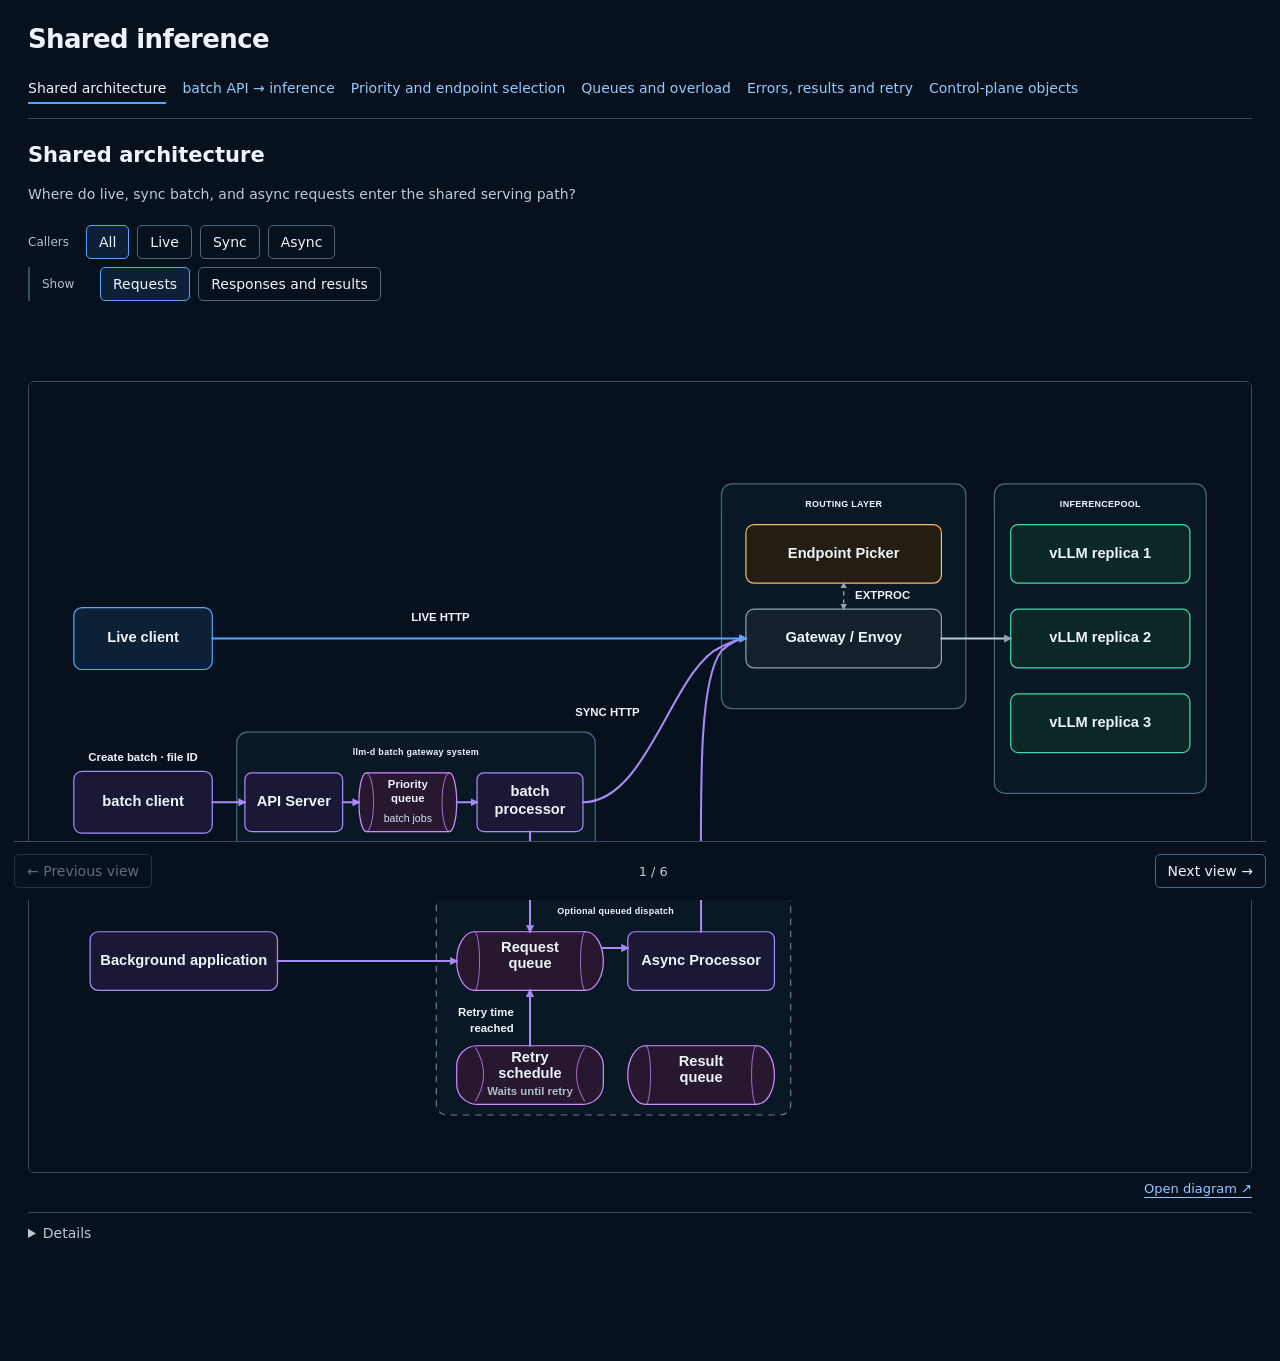
==== commit 8c495f29: "Remove redundant queue captions and clarify Details" ====
--- a/shared-inference/index.html
+++ b/shared-inference/index.html
@@ -61,11 +61,11 @@
   const questions={locations:'How does work move through the queues?',protection:'How does admission control requests before dispatch?',eviction:'What can happen when an in-flight request is evicted?'};
   const directions=document.createElement('div');directions.className='flow-modes';directions.setAttribute('role','group');directions.setAttribute('aria-label','Queue flow direction');directions.innerHTML='<button type="button" data-direction="requests">Requests</button><button type="button" data-direction="results">Responses and results</button><button type="button" data-direction="all">All</button>';modes.after(directions);
   let queueDirection='requests';
-  function showQueues(mode){const url=`review-candidates/queues-${mode==='locations'?queueDirection:mode}.svg`;const question=mode==='locations'?{requests:'Where do jobs and inference requests wait before execution?',results:'How do responses and queued results reach their callers and consumers?',all:'Where are the queues, and how does work move between them?'}[queueDirection]:questions[mode];card.querySelector('.cols p').textContent=question;answer.textContent={locations:'The batch job queue holds jobs referencing input files. The optional async request queues hold individual inference requests from batch or background applications; outputs go to configured result queues. The Redis-style retry schedule holds eligible requests until another attempt is due. Endpoint Picker has a separate in-memory admission queue when flow control is enabled. Each vLLM replica has its own scheduler waiting queue.',protection:'With admission control enabled, requests may wait in Endpoint Picker before dispatch. Once admitted, Envoy forwards a request to a replica, where it may also wait in the vLLM scheduler queue. Admission rejection returns an HTTP error without dispatching that request.',eviction:'With eviction enabled, Endpoint Picker selects a tracked in-flight request and sends an ext_proc ImmediateResponse to Envoy. Envoy stops the backend HTTP stream for that request. The caller gets 429 if headers have not been sent; otherwise the stream may reset.'}[mode];figure.querySelector('img').src=url;figure.querySelector('img').alt=question;figure.querySelector('a').href=url;figure.querySelector('.candidate-tools a:last-child').href=url;card.dataset.queueMode=mode;directions.hidden=mode!=='locations';modes.querySelectorAll('button').forEach(b=>b.setAttribute('aria-pressed',String(b.dataset.queues===mode)));directions.querySelectorAll('button').forEach(b=>b.setAttribute('aria-pressed',String(b.dataset.direction===queueDirection)));}
+  function showQueues(mode){const url=`review-candidates/queues-${mode==='locations'?queueDirection:mode}.svg`;const question=mode==='locations'?{requests:'Where do jobs and inference requests wait before execution?',results:'How do responses and queued results reach their callers and consumers?',all:'Where are the queues, and how does work move between them?'}[queueDirection]:questions[mode];card.querySelector('.cols p').textContent=question;answer.textContent={locations:'The batch job queue holds jobs referencing input files. The optional async request queues hold individual inference requests from batch or background applications; outputs go to configured result queues. The Redis-style retry schedule holds eligible requests until another attempt is due. Endpoint Picker has a separate in-memory admission queue when flow control is enabled. Each vLLM replica has its own scheduler waiting queue.',protection:'With admission control enabled, Endpoint Picker can queue requests before dispatch. Once admitted, Envoy forwards a request to a replica, where the vLLM scheduler may queue it before execution. Admission rejection returns an HTTP error without dispatching that request.',eviction:'With eviction enabled, Endpoint Picker selects a tracked in-flight request and sends an ext_proc ImmediateResponse to Envoy. Envoy stops the backend HTTP stream for that request. The caller gets 429 if headers have not been sent; otherwise the stream may reset.'}[mode];figure.querySelector('img').src=url;figure.querySelector('img').alt=question;figure.querySelector('a').href=url;figure.querySelector('.candidate-tools a:last-child').href=url;card.dataset.queueMode=mode;directions.hidden=mode!=='locations';modes.querySelectorAll('button').forEach(b=>b.setAttribute('aria-pressed',String(b.dataset.queues===mode)));directions.querySelectorAll('button').forEach(b=>b.setAttribute('aria-pressed',String(b.dataset.direction===queueDirection)));}
   const evictionCallers=document.createElement('div');evictionCallers.className='flow-modes';evictionCallers.setAttribute('role','group');evictionCallers.setAttribute('aria-label','Evicted caller');evictionCallers.innerHTML='<button type="button" data-evicted-caller="live">Live caller</button><button type="button" data-evicted-caller="async">Async caller · 429 and retry</button>';directions.after(evictionCallers);
   let evictedCaller='live';const baseShowQueues=showQueues;
   showQueues=function(mode){baseShowQueues(mode);evictionCallers.hidden=mode!=='eviction';if(mode==='eviction'){
-    if(evictedCaller==='async'){const url='review-candidates/queues-eviction-async.svg';const question='How can an async request retry after eviction returns 429?';card.querySelector('.cols p').textContent=question;figure.querySelector('img').src=url;figure.querySelector('img').alt=question;figure.querySelector('a').href=url;figure.querySelector('.candidate-tools a:last-child').href=url;answer.textContent='This example is evicted before response headers: Envoy returns 429 to Async Processor. If retry policy permits, the transport retains the request until its retry time, returns it to the request queue, and Async Processor sends a new HTTP attempt. Otherwise it publishes a final outcome.';}
+    if(evictedCaller==='async'){const url='review-candidates/queues-eviction-async.svg';const question='How can an async request retry after eviction returns 429?';card.querySelector('.cols p').textContent=question;figure.querySelector('img').src=url;figure.querySelector('img').alt=question;figure.querySelector('a').href=url;figure.querySelector('.candidate-tools a:last-child').href=url;answer.textContent='In this example, Envoy evicts the request before sending response headers and returns HTTP 429 to Async Processor. If retry policy permits, the transport retains the request until its retry time, returns it to the request queue, and Async Processor sends a new HTTP attempt. If the request cannot retry, Async Processor publishes a final result.';}
     else answer.textContent+=' The live caller decides whether to retry; Endpoint Picker does not retain or resubmit it.';
   }evictionCallers.querySelectorAll('button').forEach(b=>b.setAttribute('aria-pressed',String(b.dataset.evictedCaller===evictedCaller)));};
   evictionCallers.querySelectorAll('button').forEach(b=>b.onclick=()=>{evictedCaller=b.dataset.evictedCaller;showQueues('eviction');});
@@ -89,7 +89,7 @@
   const answer=document.createElement('p');answer.className='muted';answer.style.fontSize='14px';answer.textContent='In this admission-rejection example, Endpoint Picker constructs the 429 and Envoy sends it to Async Processor. Async Processor checks retry policy. The async transport retains eligible requests in its retry schedule, then returns them to the request queue. Async Processor consumes the request and sends the next HTTP attempt.';figure.before(answer);
   const admissionAnswer=answer.textContent;
   const modes=document.createElement('div');modes.className='flow-modes';modes.setAttribute('role','group');modes.setAttribute('aria-label','Error mechanism');modes.innerHTML='<button type="button" data-error="admission">Admission · 429</button><button type="button" data-error="eviction">Eviction · 429</button><button type="button" data-error="server">Backend · 503</button><button type="button" data-error="transport">Transport failure</button>';figure.before(modes);
-  const errorViews={admission:['retry','Who sends the error, retains the request, and makes the next attempt?',admissionAnswer],eviction:['queues-eviction-async','Who terminates an in-flight request, and who can retry it?','Endpoint Picker signals eviction; Envoy stops the backend HTTP stream and returns 429 before response headers. Async Processor checks retry policy, and the transport schedules eligible requests for another attempt. A post-header stream reset is a different caller outcome.'],server:['retry-server','How does a backend HTTP error reach Async Processor?','In this 503 example, the selected model server returns an HTTP error through Envoy. Async Processor classifies it as a server error and applies retry policy. Eligible work is scheduled again; terminal outcomes go to configured result queues for batch or background consumers.']};
+  const errorViews={admission:['retry','Who sends the error, retains the request, and makes the next attempt?',admissionAnswer],eviction:['queues-eviction-async','Who terminates an in-flight request, and who can retry it?','Endpoint Picker signals eviction; Envoy stops the backend HTTP stream and returns 429 before response headers. Async Processor checks retry policy, and the transport schedules eligible requests for another attempt. A post-header stream reset is a different caller outcome.'],server:['retry-server','How does a backend HTTP error reach Async Processor?','In this 503 example, the selected model server returns an HTTP error through Envoy. Async Processor classifies it as a server error and applies retry policy. If retry policy permits another attempt, the transport schedules the request again. Otherwise, Async Processor publishes a final result to the configured result destination.']};
   errorViews.transport=['retry-transport','How does Async Processor detect a failed HTTP attempt?','This diagram shows an ordinary HTTP send or connection failure: client.Do() returns an error, and the pinned worker emits a terminal error result. This does not prove the backend never received or processed the request. Shutdown cancellation can requeue work; per-request deadline expiry and response-body read failures are separate paths.'];
   function showError(mode){const[file,question,description]=errorViews[mode],url=`review-candidates/${file}.svg`;card.querySelector('.cols p').textContent=question;answer.textContent=description;figure.querySelector('img').src=url;figure.querySelector('img').alt=question;figure.querySelector('a').href=url;figure.querySelector('.candidate-tools a:last-child').href=url;modes.querySelectorAll('button').forEach(b=>b.setAttribute('aria-pressed',String(b.dataset.error===mode)));}
   modes.querySelectorAll('button').forEach(b=>b.onclick=()=>showError(b.dataset.error));showError('admission');
@@ -100,11 +100,25 @@
  for(const group of [...card.children].filter(n=>n.classList.contains('flow-modes')))controls.append(group);
  figure.before(controls);
  const details=document.createElement('details');details.className='explanation';details.innerHTML='<summary>Details</summary>';
- if(['architecture','queues','retry'].includes(id)){const note=document.createElement('p');note.textContent='Async Processor accepts compatible queued inference requests from batch processors or background applications; Batch Gateway is not required. Queue symbols represent logical roles, not necessarily one shared physical queue. Results use configured destinations or supported request-routing metadata; request IDs correlate results, but do not themselves select consumers. The two result paths are separately configured collection examples, not a broadcast. The separate retry schedule depicts Redis-style transport; other transports differ.';details.append(note);}
- if(id==='priority'){const note=document.createElement('p');note.textContent='Requests select an objective by header. For queued requests, Async Processor can set that header from queue configuration or its merge policy. Endpoint Picker reads the objective’s numeric priority; absent or unresolved priority defaults to 0 in the pinned router. The depicted flow-control behavior must be enabled; priority alone does not reserve capacity.';details.append(note);}
- if(id==='batch'){const note=document.createElement('p');note.textContent='The batch API creates a job for later completion. Direct HTTP dispatch describes how the batch processor calls inference, not a synchronous batch-job API. Optional queued dispatch sends individual inference requests through Async Processor. A background application can use that queued path without creating a batch job or input file.';details.append(note);}
  // Keep long answers available without pushing the diagram down the page.
  for(const p of [...card.children].filter(n=>n.tagName==='P'))details.append(p);
+ const sharedDetails=[
+  'Async Processor consumes inference requests in the supported message format. A batch processor or background application can publish those messages; a background application can use Async Processor without Batch Gateway.',
+  'Queue symbols show logical roles. Different workloads can use separately configured queues. The transport selects the result destination from configuration or supported request metadata. Request IDs let consumers match results to requests. In response views, the batch and background collection arrows show separately configured destinations; they do not mean that each result is sent to both consumers.',
+  'The separate retry schedule shown here uses Redis sorted sets. Other transports can implement retries differently.'
+ ];
+ const topicDetails={
+  architecture:sharedDetails,queues:sharedDetails,retry:sharedDetails,
+  priority:[
+   'The caller supplies an objective name in a request header. For queued requests, Async Processor can set this header from queue configuration or its configured objective-merge policy.',
+   'Endpoint Picker reads the named objective’s numeric priority. Higher numbers rank ahead of lower numbers. If the objective is missing or its priority is unset, the pinned router uses 0. Admission control and eviction require their respective configuration; a priority value alone does not reserve capacity.'
+  ],
+  batch:[
+   'The batch API creates a job that completes later. In direct HTTP mode, the batch processor sends each inference request and receives its response over HTTP. In queued mode, it publishes individual requests for Async Processor to dispatch.',
+   'Both modes belong to the asynchronous batch-job API. A background application can use the queued path without creating a batch job or input file.'
+  ]
+ };
+ for(const text of topicDetails[id]||[]){const note=document.createElement('p');note.textContent=text;details.append(note);}
  if(details.children.length>1)card.append(details);
 }
 const pager=document.createElement('div');pager.className='view-pager';
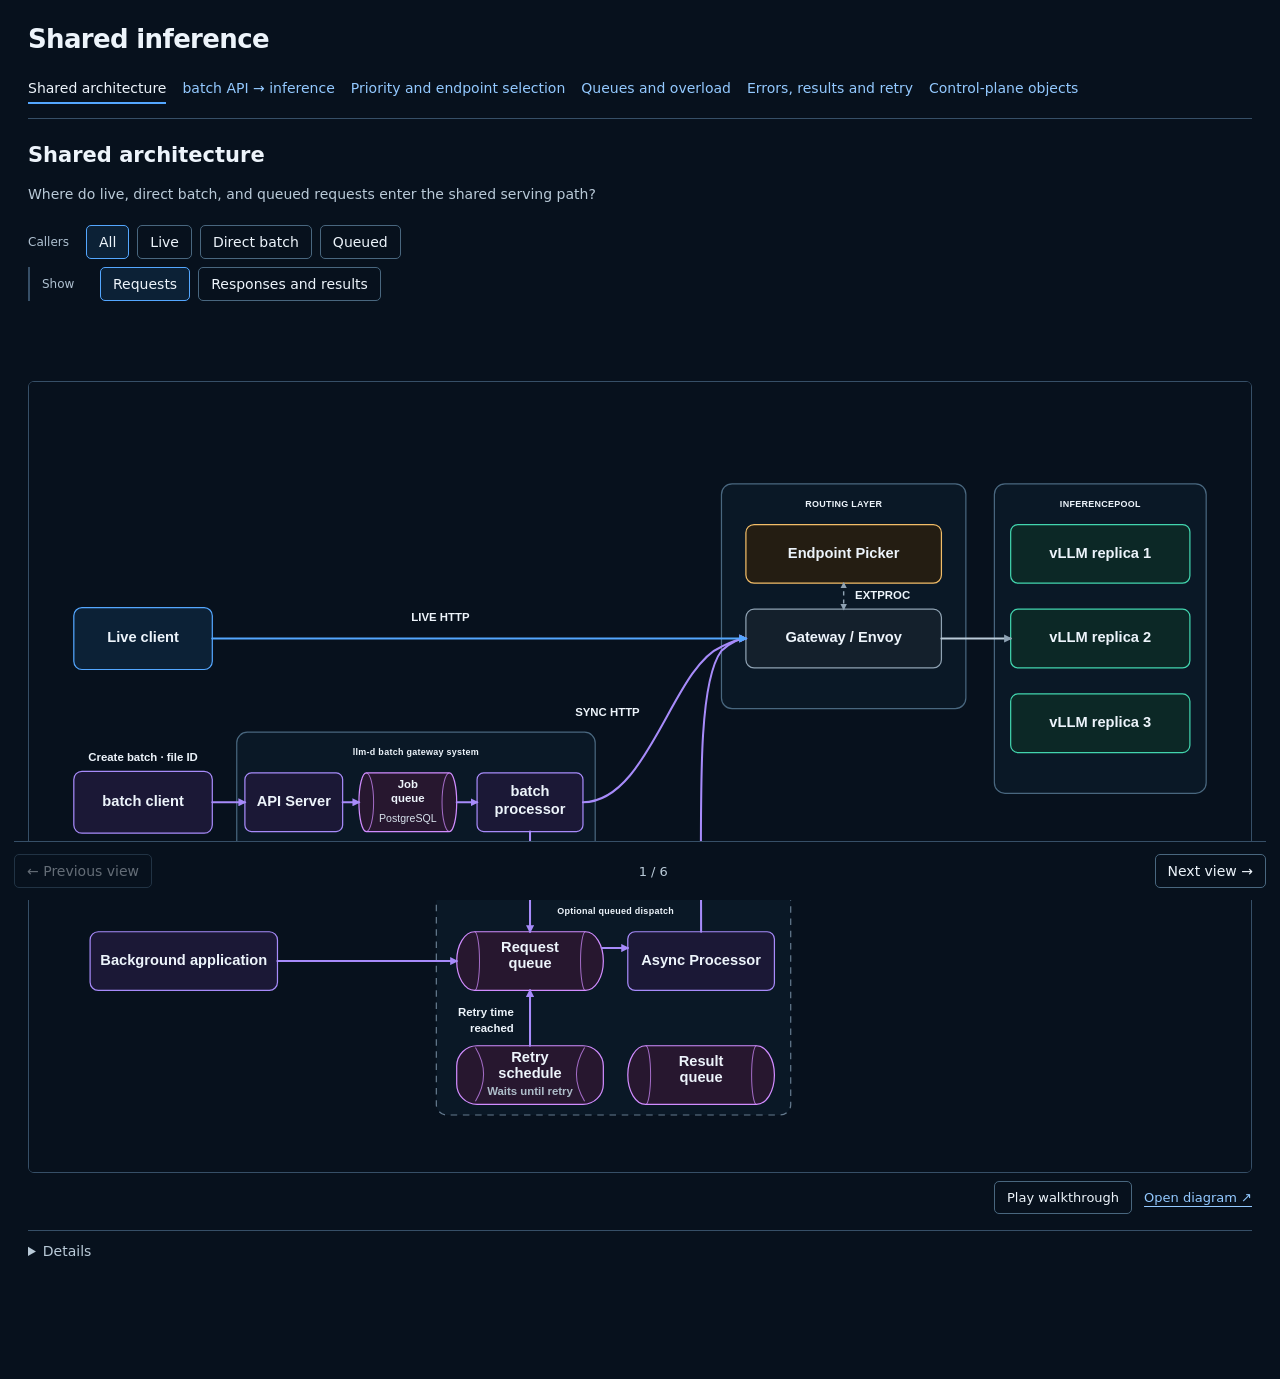
==== commit 1b35d6f7: "Sync shared inference learner with reviewed flows and animations" ====
--- a/shared-inference/index.html
+++ b/shared-inference/index.html
@@ -23,7 +23,7 @@
 .view-pager{display:flex;justify-content:space-between;align-items:center;position:fixed;bottom:0;left:50%;transform:translateX(-50%);width:min(1344px,calc(100% - 28px));background:#07111d;z-index:10;padding:12px 0;border-top:1px solid #364f67}.view-pager span{font-size:13px;color:#b9cad8}body{padding-bottom:80px}
 @media(max-width:700px){main{padding:18px 14px}h1{font-size:23px}#view-nav{gap:4px 12px}.flow-modes button{padding:8px;font-size:13px}.view>h2{height:54px}.view>.cols{height:64px}.view-controls{height:180px}}
 </style></head><body><main><h1>Shared inference</h1><nav id="view-nav" aria-label="Inference topics"></nav><div id="views"></div><script>
-const views=[{"id":"architecture","title":"Shared architecture","question":"Where do live, sync batch, and async requests enter the shared serving path?"},{"id":"batch","title":"batch API → inference","question":"Where does the batch API call terminate, and how does a job become model requests?"},{"id":"priority","title":"Priority and endpoint selection","question":"Who assigns priority, and how does Endpoint Picker use it?"},{"id":"queues","title":"Queues and overload","question":"What waits where, and what protection happens before dispatch?"},{"id":"retry","title":"Errors, results and retry","question":"Who sends the error, retains the request, and makes the next attempt?"},{"id":"objects","title":"Control-plane objects","question":"Which objects configure the runtime components?"}];
+const views=[{"id":"architecture","title":"Shared architecture","question":"Where do live, direct batch, and queued requests enter the shared serving path?"},{"id":"batch","title":"batch API → inference","question":"Where does the batch API call terminate, and how does a job become model requests?"},{"id":"priority","title":"Priority and endpoint selection","question":"Who assigns priority, and how does Endpoint Picker use it?"},{"id":"queues","title":"Queues and overload","question":"What waits where, and what protection happens before dispatch?"},{"id":"retry","title":"Errors, results and retry","question":"Who sends the error, retains the request, and makes the next attempt?"},{"id":"objects","title":"Control-plane objects","question":"Which objects configure the runtime components?"}];
 for(const v of views){
  const id=v.id,card=document.createElement('section');card.id=id;card.className='view';
  document.getElementById('view-nav').insertAdjacentHTML('beforeend','<a href="#'+id+'">'+v.title+'</a>');
@@ -33,24 +33,31 @@
  card.append(figure);document.getElementById('views').append(card);
   if(id==='architecture'){
   const modes=document.createElement('div');modes.className='flow-modes';modes.setAttribute('aria-label','Architecture flow');
-  modes.innerHTML='<div role="group" aria-label="Caller paths"><button type="button" data-caller="all">All</button><button type="button" data-caller="live">Live</button><button type="button" data-caller="sync">Sync</button><button type="button" data-caller="async">Async</button></div><div role="group" aria-label="Flow direction"><button type="button" data-flow="requests">Requests</button><button type="button" data-flow="results">Responses and results</button></div><p class="muted" aria-live="polite"></p>';
+  modes.innerHTML='<div role="group" aria-label="Caller paths"><button type="button" data-caller="all">All</button><button type="button" data-caller="live">Live</button><button type="button" data-caller="sync">Direct batch</button><button type="button" data-caller="async">Queued</button></div><div role="group" aria-label="Flow direction"><button type="button" data-flow="requests">Requests</button><button type="button" data-flow="results">Responses and results</button></div><p class="muted" aria-live="polite"></p>';
  figure.before(modes);
   const legend=document.createElement('p');legend.className='muted';legend.style.fontSize='14px';legend.textContent='Blue: live HTTP. Purple: batch and async transport. Gray: Gateway ↔ vLLM. Arrowheads show direction; dashed arrows connect Gateway and Endpoint Picker.';modes.append(legend);
   const descriptions={requests:'Live clients and direct batch dispatch send HTTP to Envoy. Batch or background applications can instead enqueue work for Async Processor, which sends HTTP to Envoy.',results:'Envoy returns HTTP to each caller. Async Processor publishes terminal results to configured output queues for batch or background collection.'};
-  const questions={requests:'Where do live, sync batch, and async requests enter the shared serving path?',results:'How do inference responses return to live, sync batch, and async callers?'};
+  const questions={requests:'Where do live, direct batch, and queued requests enter the shared serving path?',results:'How do inference responses return to live, direct batch, and queued callers?'};
   let selectedFlow='requests',selectedCaller='all';
-  const callers={live:'live client',sync:'sync batch processor',async:'Async Processor'};
+  const callers={live:'live client',sync:'batch processor',async:'Async Processor'};
   const focusedDescriptions={live:{requests:'Live client sends HTTP to Envoy, which consults Endpoint Picker.',results:'The selected vLLM replica responds through Envoy to the live client.'},sync:{requests:'The batch processor sends HTTP to Envoy, which consults Endpoint Picker.',results:'The selected vLLM replica responds through Envoy to the batch processor.'},async:{requests:'Batch and background applications enqueue compatible requests. Async Processor sends HTTP to Envoy.',results:'Envoy returns HTTP to Async Processor, which publishes terminal results for the configured batch or background consumer.'}};
   function showArchitecture(){const mode=selectedFlow,caller=selectedCaller;const url=`review-candidates/architecture-${mode}${caller==='all'?'':'-'+caller}.svg`;const description=caller==='all'?descriptions[mode]:focusedDescriptions[caller][mode];card.querySelector('.cols p').textContent=caller==='all'?questions[mode]:mode==='requests'?`How do requests from the ${callers[caller]} enter the shared serving path?`:`How do inference responses return to the ${callers[caller]}?`;figure.querySelector('img').src=url;figure.querySelector('img').alt='Shared architecture: '+description;figure.querySelector('a').href=url;figure.querySelector('.candidate-tools a:last-child').href=url;modes.querySelector('p').textContent=description;modes.querySelectorAll('[data-flow]').forEach(b=>b.setAttribute('aria-pressed',String(b.dataset.flow===mode)));modes.querySelectorAll('[data-caller]').forEach(b=>b.setAttribute('aria-pressed',String(b.dataset.caller===caller)));}
   modes.querySelectorAll('[data-flow]').forEach(b=>b.onclick=()=>{selectedFlow=b.dataset.flow;showArchitecture();});modes.querySelectorAll('[data-caller]').forEach(b=>b.onclick=()=>{selectedCaller=b.dataset.caller;showArchitecture();});showArchitecture();
  }
  if(id==='batch'){
   const modes=document.createElement('div');modes.className='flow-modes';modes.setAttribute('role','group');modes.setAttribute('aria-label','Batch flow direction');
-  modes.innerHTML='<div role="group" aria-label="Batch operation"><button type="button" data-batch-operation="submission">Submit batch</button><button type="button" data-batch-operation="execution">Run and retrieve output</button></div><div role="group" aria-label="Flow direction"><button type="button" data-batch-flow="requests">Requests</button><button type="button" data-batch-flow="results">Responses and results</button></div>';
+  modes.innerHTML='<div role="group" aria-label="Batch operation"><button type="button" data-batch-operation="submission">Batch input</button><button type="button" data-batch-operation="execution">Inference dispatch</button><button type="button" data-batch-operation="output">Batch output</button></div><div role="group" aria-label="Flow direction"><button type="button" data-batch-flow="requests">Requests</button><button type="button" data-batch-flow="results">Responses and results</button></div>';
   figure.before(modes);
-  const questions={submission:{requests:'Where does the client submit a batch job?',results:'What do file upload and batch creation return?'},execution:{requests:'How are inference requests dispatched and output files requested?',results:'How do inference results become output files the client can download?'}};
+  const questions={submission:'How does the client upload a file and create a batch from it?',execution:{requests:'How does the batch processor dispatch individual inference requests?',results:'How do inference responses return to the batch processor?'},output:{requests:'How does the client request its output file?',results:'How are results saved and file contents returned to the client?'}};
   let operation='submission',direction='requests';
-  function showBatch(){const file=operation==='submission'?'batch-submission':(direction==='requests'?'batch':'batch-results');const url=`review-candidates/${file}.svg`,question=operation==='submission'?'How does the client upload a file and create a batch from it?':questions[operation][direction];card.querySelector('.cols p').textContent=question;figure.querySelector('img').src=url;figure.querySelector('img').alt=question;figure.querySelector('a').href=url;figure.querySelector('.candidate-tools a:last-child').href=url;modes.querySelector('[aria-label="Flow direction"]').hidden=operation==='submission';modes.querySelectorAll('[data-batch-flow]').forEach(b=>b.setAttribute('aria-pressed',String(b.dataset.batchFlow===direction)));modes.querySelectorAll('[data-batch-operation]').forEach(b=>b.setAttribute('aria-pressed',String(b.dataset.batchOperation===operation)));}
+  function showBatch(){
+    const file=operation==='submission'?'batch-submission':operation==='output'?`batch-output-${direction}`:direction==='requests'?'batch':'batch-results';
+    const url=`review-candidates/${file}.svg?v=source-parity-20261006`,question=operation==='submission'?questions.submission:questions[operation][direction];
+    card.querySelector('.cols p').textContent=question;figure.querySelector('img').src=url;figure.querySelector('img').alt=question;figure.querySelector('a').href=url;figure.querySelector('.candidate-tools a:last-child').href=url;
+    modes.querySelector('[aria-label="Flow direction"]').hidden=operation==='submission';
+    modes.querySelectorAll('[data-batch-flow]').forEach(b=>{b.setAttribute('aria-pressed',String(b.dataset.batchFlow===direction));b.textContent=operation==='output'?(b.dataset.batchFlow==='requests'?'File requests':'File contents'):(b.dataset.batchFlow==='requests'?'Inference requests':'Inference responses');});
+    modes.querySelectorAll('[data-batch-operation]').forEach(b=>b.setAttribute('aria-pressed',String(b.dataset.batchOperation===operation)));
+  }
   modes.querySelectorAll('[data-batch-flow]').forEach(b=>b.onclick=()=>{direction=b.dataset.batchFlow;showBatch();});modes.querySelectorAll('[data-batch-operation]').forEach(b=>b.onclick=()=>{operation=b.dataset.batchOperation;showBatch();});showBatch();
  }
  if(id==='queues'){
@@ -61,7 +68,7 @@
   const questions={locations:'How does work move through the queues?',protection:'How does admission control requests before dispatch?',eviction:'What can happen when an in-flight request is evicted?'};
   const directions=document.createElement('div');directions.className='flow-modes';directions.setAttribute('role','group');directions.setAttribute('aria-label','Queue flow direction');directions.innerHTML='<button type="button" data-direction="requests">Requests</button><button type="button" data-direction="results">Responses and results</button><button type="button" data-direction="all">All</button>';modes.after(directions);
   let queueDirection='requests';
-  function showQueues(mode){const url=`review-candidates/queues-${mode==='locations'?queueDirection:mode}.svg`;const question=mode==='locations'?{requests:'Where do jobs and inference requests wait before execution?',results:'How do responses and queued results reach their callers and consumers?',all:'Where are the queues, and how does work move between them?'}[queueDirection]:questions[mode];card.querySelector('.cols p').textContent=question;answer.textContent={locations:'The batch job queue holds jobs referencing input files. The optional async request queues hold individual inference requests from batch or background applications; outputs go to configured result queues. The Redis-style retry schedule holds eligible requests until another attempt is due. Endpoint Picker has a separate in-memory admission queue when flow control is enabled. Each vLLM replica has its own scheduler waiting queue.',protection:'With admission control enabled, Endpoint Picker can queue requests before dispatch. Once admitted, Envoy forwards a request to a replica, where the vLLM scheduler may queue it before execution. Admission rejection returns an HTTP error without dispatching that request.',eviction:'With eviction enabled, Endpoint Picker selects a tracked in-flight request and sends an ext_proc ImmediateResponse to Envoy. Envoy stops the backend HTTP stream for that request. The caller gets 429 if headers have not been sent; otherwise the stream may reset.'}[mode];figure.querySelector('img').src=url;figure.querySelector('img').alt=question;figure.querySelector('a').href=url;figure.querySelector('.candidate-tools a:last-child').href=url;card.dataset.queueMode=mode;directions.hidden=mode!=='locations';modes.querySelectorAll('button').forEach(b=>b.setAttribute('aria-pressed',String(b.dataset.queues===mode)));directions.querySelectorAll('button').forEach(b=>b.setAttribute('aria-pressed',String(b.dataset.direction===queueDirection)));}
+  function showQueues(mode){const url=`review-candidates/queues-${mode==='locations'?queueDirection:mode}.svg`;const question=mode==='locations'?{requests:'Where do jobs and inference requests wait before execution?',results:'How do responses and queued results reach their callers and consumers?',all:'Where are the queues, and how does work move between them?'}[queueDirection]:questions[mode];card.querySelector('.cols p').textContent=question;answer.textContent={locations:'The PostgreSQL job queue holds validating, unclaimed jobs referencing input files. The API stores each job; a processor claims it for execution. The optional async request queues hold individual inference requests from batch or background applications; outputs go to configured result queues. The Redis-style retry schedule holds eligible requests until another attempt is due. Endpoint Picker has a separate in-memory admission queue when flow control is enabled. Each vLLM replica has its own scheduler waiting queue.',protection:'With admission control enabled, Endpoint Picker can queue requests before dispatch. Once admitted, Envoy forwards a request to a replica, where the vLLM scheduler may queue it before execution. Admission rejection returns an HTTP error without dispatching that request.',eviction:'With eviction enabled, Endpoint Picker selects a tracked in-flight request and sends an ext_proc ImmediateResponse to Envoy. Envoy stops the backend HTTP stream for that request. The caller gets 429 if headers have not been sent; otherwise the stream may reset.'}[mode];figure.querySelector('img').src=url;figure.querySelector('img').alt=question;figure.querySelector('a').href=url;figure.querySelector('.candidate-tools a:last-child').href=url;card.dataset.queueMode=mode;directions.hidden=mode!=='locations';modes.querySelectorAll('button').forEach(b=>b.setAttribute('aria-pressed',String(b.dataset.queues===mode)));directions.querySelectorAll('button').forEach(b=>b.setAttribute('aria-pressed',String(b.dataset.direction===queueDirection)));}
   const evictionCallers=document.createElement('div');evictionCallers.className='flow-modes';evictionCallers.setAttribute('role','group');evictionCallers.setAttribute('aria-label','Evicted caller');evictionCallers.innerHTML='<button type="button" data-evicted-caller="live">Live caller</button><button type="button" data-evicted-caller="async">Async caller · 429 and retry</button>';directions.after(evictionCallers);
   let evictedCaller='live';const baseShowQueues=showQueues;
   showQueues=function(mode){baseShowQueues(mode);evictionCallers.hidden=mode!=='eviction';if(mode==='eviction'){
@@ -105,17 +112,25 @@
  const sharedDetails=[
   'Async Processor consumes inference requests in the supported message format. A batch processor or background application can publish those messages; a background application can use Async Processor without Batch Gateway.',
   'Queue symbols show logical roles. Different workloads can use separately configured queues. The transport selects the result destination from configuration or supported request metadata. Request IDs let consumers match results to requests. In response views, the batch and background collection arrows show separately configured destinations; they do not mean that each result is sent to both consumers.',
-  'The separate retry schedule shown here uses Redis sorted sets. Other transports can implement retries differently.'
+  'The separate retry schedule shown here uses Redis sorted sets. Other transports can implement retries differently.',
+  'Envoy sends request information to Endpoint Picker over ext_proc, then forwards the admitted request to the selected model server. Inference responses return through Envoy. Configured response callbacks let Endpoint Picker observe completion; it is not an inference-response proxy.'
  ];
  const topicDetails={
   architecture:sharedDetails,queues:sharedDetails,retry:sharedDetails,
   priority:[
-   'The caller supplies an objective name in a request header. For queued requests, Async Processor can set this header from queue configuration or its configured objective-merge policy.',
-   'Endpoint Picker reads the named objective’s numeric priority. Higher numbers rank ahead of lower numbers. If the objective is missing or its priority is unset, the pinned router uses 0. Admission control and eviction require their respective configuration; a priority value alone does not reserve capacity.'
+   'The caller supplies an objective name in x-llm-d-inference-objective. The router also accepts the older x-gateway-inference-objective alias used by the pinned Async Processor. For queued requests, Async Processor can set the objective from queue configuration or its configured objective-merge policy.',
+   'Endpoint Picker reads the named objective from its local cache and uses its numeric priority. Controllers keep that cache updated and retain objectives bound to the configured pool. Higher numbers rank ahead of lower numbers. If the objective is missing or its priority is unset, the pinned router uses 0. Admission control and eviction require their respective configuration; a priority value alone does not reserve capacity.'
   ],
   batch:[
    'The batch API creates a job that completes later. In direct HTTP mode, the batch processor sends each inference request and receives its response over HTTP. In queued mode, it publishes individual requests for Async Processor to dispatch.',
+   'The API Server creates the file ID, stores the input file and its metadata, then returns the file record. Creating a batch stores a validating job in PostgreSQL before acknowledging it. The job queue is a database query over unclaimed rows; a processor atomically claims a job.',
+   'The processor reads the stored input, validates its JSONL records and dispatches individual requests. Request 1, 2 and 3 illustrate fan-out; the dispatcher can run requests concurrently within its configured limits.',
+   'The processor collects responses into local JSONL output and error files. During finalization it uploads nonempty files to shared storage, waits for storage success, records file metadata and updates batch status with the file IDs. The output views show the successful path.',
+   'The client gets batch status with GET /v1/batches/{id}, reads output_file_id, then downloads GET /v1/files/{id}/content. The API Server reads the stored file and streams its contents back. Downloading a completed file does not pass through the batch job queue. An output file ID can be absent when there are no successful requests.',
    'Both modes belong to the asynchronous batch-job API. A background application can use the queued path without creating a batch job or input file.'
+  ],
+  objects:[
+   'Controllers watch the routing resources and maintain local pool, endpoint and objective state. An InferenceObjective poolRef binds the objective to a pool; Endpoint Picker reads its cached objective and candidate endpoints when handling a request. These reference arrows do not represent a Kubernetes API lookup for every request.'
   ]
  };
  for(const text of topicDetails[id]||[]){const note=document.createElement('p');note.textContent=text;details.append(note);}
@@ -138,4 +153,4 @@
 
 // Hash navigation must not change the shared page origin between topics.
 window.addEventListener('hashchange',()=>window.scrollTo(0,0));window.scrollTo(0,0);
-</script></main></body></html>
+</script><script src="learner-animations.js"></script></main></body></html>
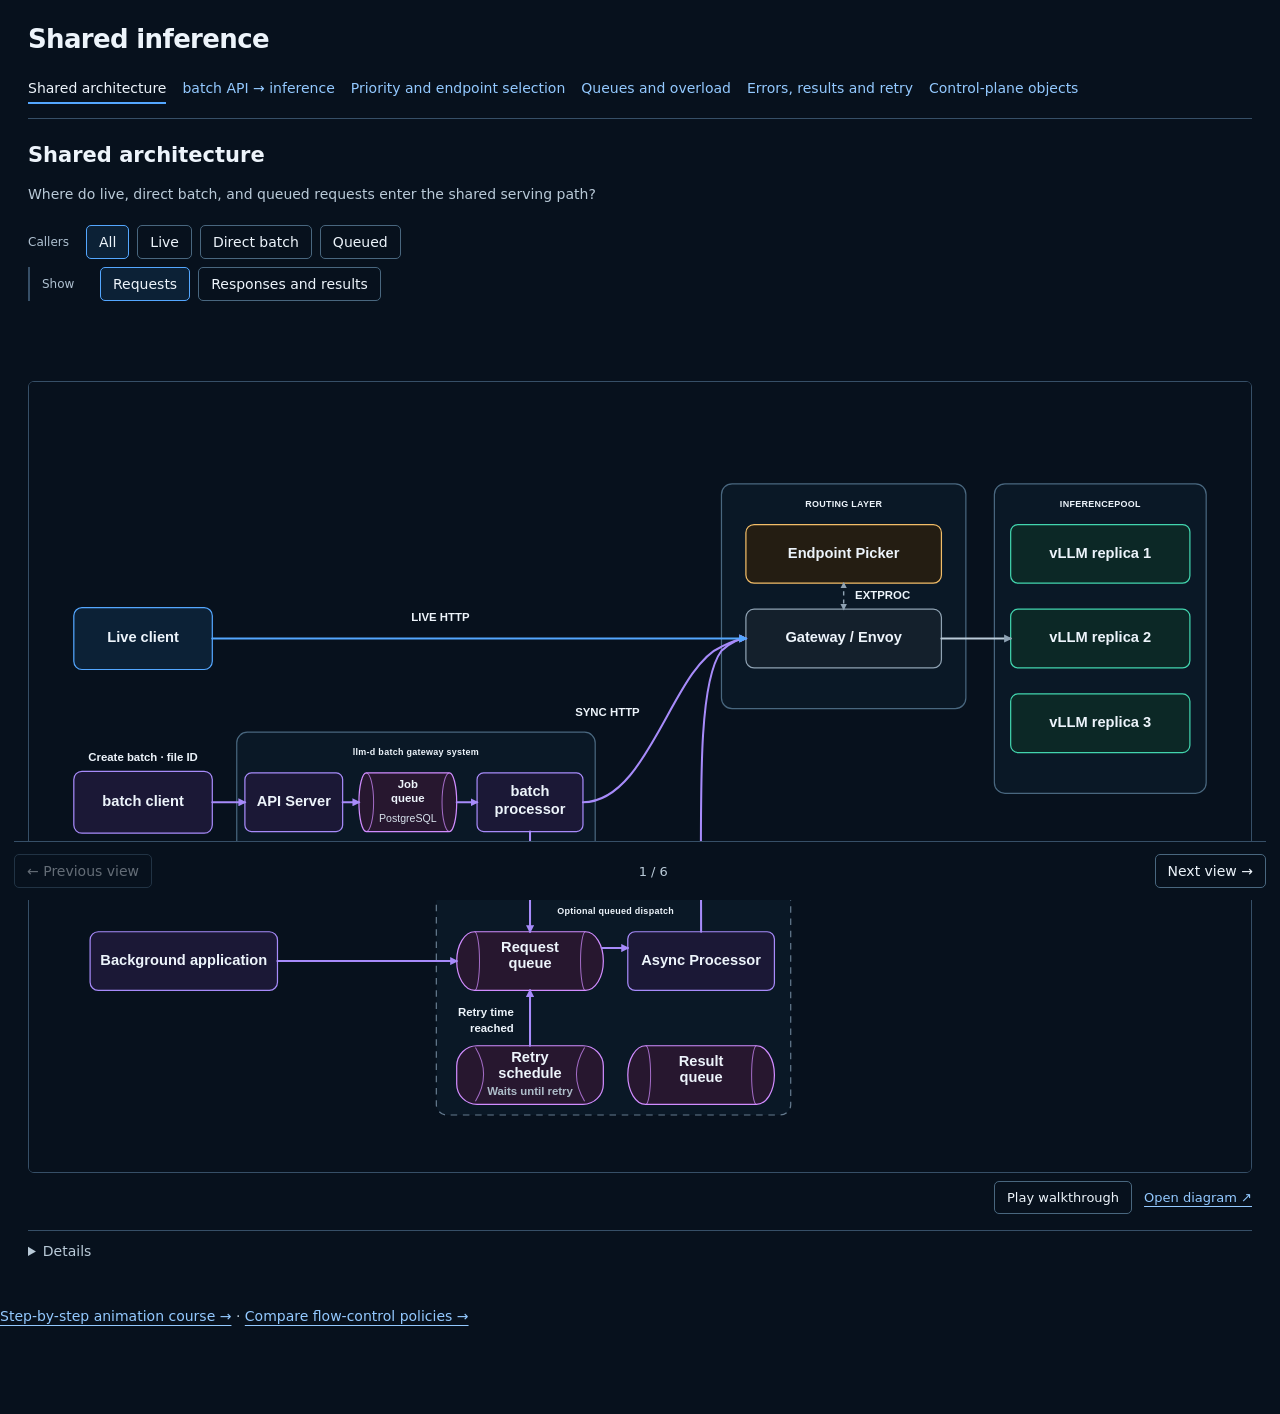
==== commit d32f766a: "Consolidate published shorts into two learning courses" ====
--- a/shared-inference/index.html
+++ b/shared-inference/index.html
@@ -153,4 +153,4 @@
 
 // Hash navigation must not change the shared page origin between topics.
 window.addEventListener('hashchange',()=>window.scrollTo(0,0));window.scrollTo(0,0);
-</script><script src="learner-animations.js"></script></main></body></html>
+</script><script src="learner-animations.js"></script></main></body></html><p><a href="../shorts/shared-inference.html">Step-by-step animation course →</a> · <a href="policy-lab/">Compare flow-control policies →</a></p>
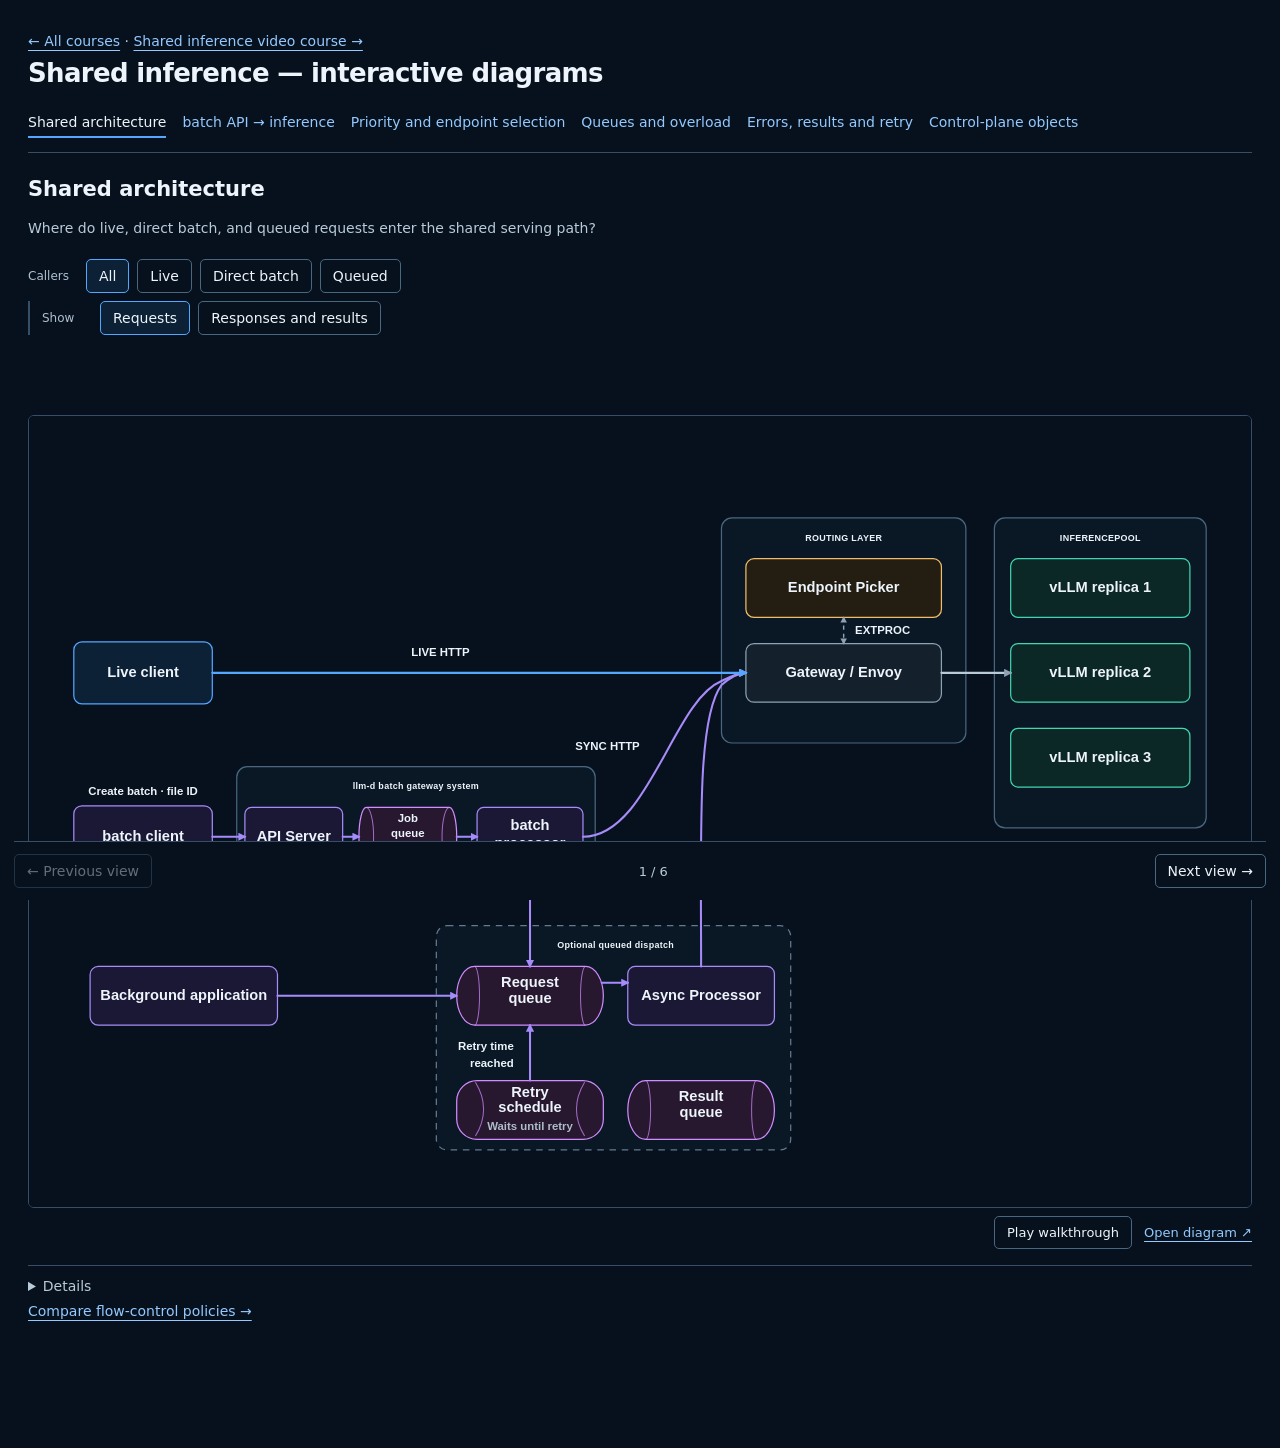
==== commit 1f3aae62: "Unify course navigation and reserve video player dimensions" ====
--- a/shared-inference/index.html
+++ b/shared-inference/index.html
@@ -22,7 +22,7 @@
 .candidate-tools{font-size:13px;text-align:right;margin:8px 0}.explanation{border-top:1px solid #364f67;padding-top:12px;margin-top:12px}.explanation summary{cursor:pointer;font-size:14px;color:#b9cad8}.explanation p{margin-top:12px}
 .view-pager{display:flex;justify-content:space-between;align-items:center;position:fixed;bottom:0;left:50%;transform:translateX(-50%);width:min(1344px,calc(100% - 28px));background:#07111d;z-index:10;padding:12px 0;border-top:1px solid #364f67}.view-pager span{font-size:13px;color:#b9cad8}body{padding-bottom:80px}
 @media(max-width:700px){main{padding:18px 14px}h1{font-size:23px}#view-nav{gap:4px 12px}.flow-modes button{padding:8px;font-size:13px}.view>h2{height:54px}.view>.cols{height:64px}.view-controls{height:180px}}
-</style></head><body><main><h1>Shared inference</h1><nav id="view-nav" aria-label="Inference topics"></nav><div id="views"></div><script>
+</style></head><body><main><p><a href="../#courses">← All courses</a> · <a href="../shorts/shared-inference.html">Shared inference video course →</a></p><h1>Shared inference — interactive diagrams</h1><nav id="view-nav" aria-label="Inference topics"></nav><div id="views"></div><script>
 const views=[{"id":"architecture","title":"Shared architecture","question":"Where do live, direct batch, and queued requests enter the shared serving path?"},{"id":"batch","title":"batch API → inference","question":"Where does the batch API call terminate, and how does a job become model requests?"},{"id":"priority","title":"Priority and endpoint selection","question":"Who assigns priority, and how does Endpoint Picker use it?"},{"id":"queues","title":"Queues and overload","question":"What waits where, and what protection happens before dispatch?"},{"id":"retry","title":"Errors, results and retry","question":"Who sends the error, retains the request, and makes the next attempt?"},{"id":"objects","title":"Control-plane objects","question":"Which objects configure the runtime components?"}];
 for(const v of views){
  const id=v.id,card=document.createElement('section');card.id=id;card.className='view';
@@ -153,4 +153,4 @@
 
 // Hash navigation must not change the shared page origin between topics.
 window.addEventListener('hashchange',()=>window.scrollTo(0,0));window.scrollTo(0,0);
-</script><script src="learner-animations.js"></script></main></body></html><p><a href="../shorts/shared-inference.html">Step-by-step animation course →</a> · <a href="policy-lab/">Compare flow-control policies →</a></p>
+</script><script src="learner-animations.js"></script><p><a href="policy-lab/">Compare flow-control policies →</a></p></main></body></html>
